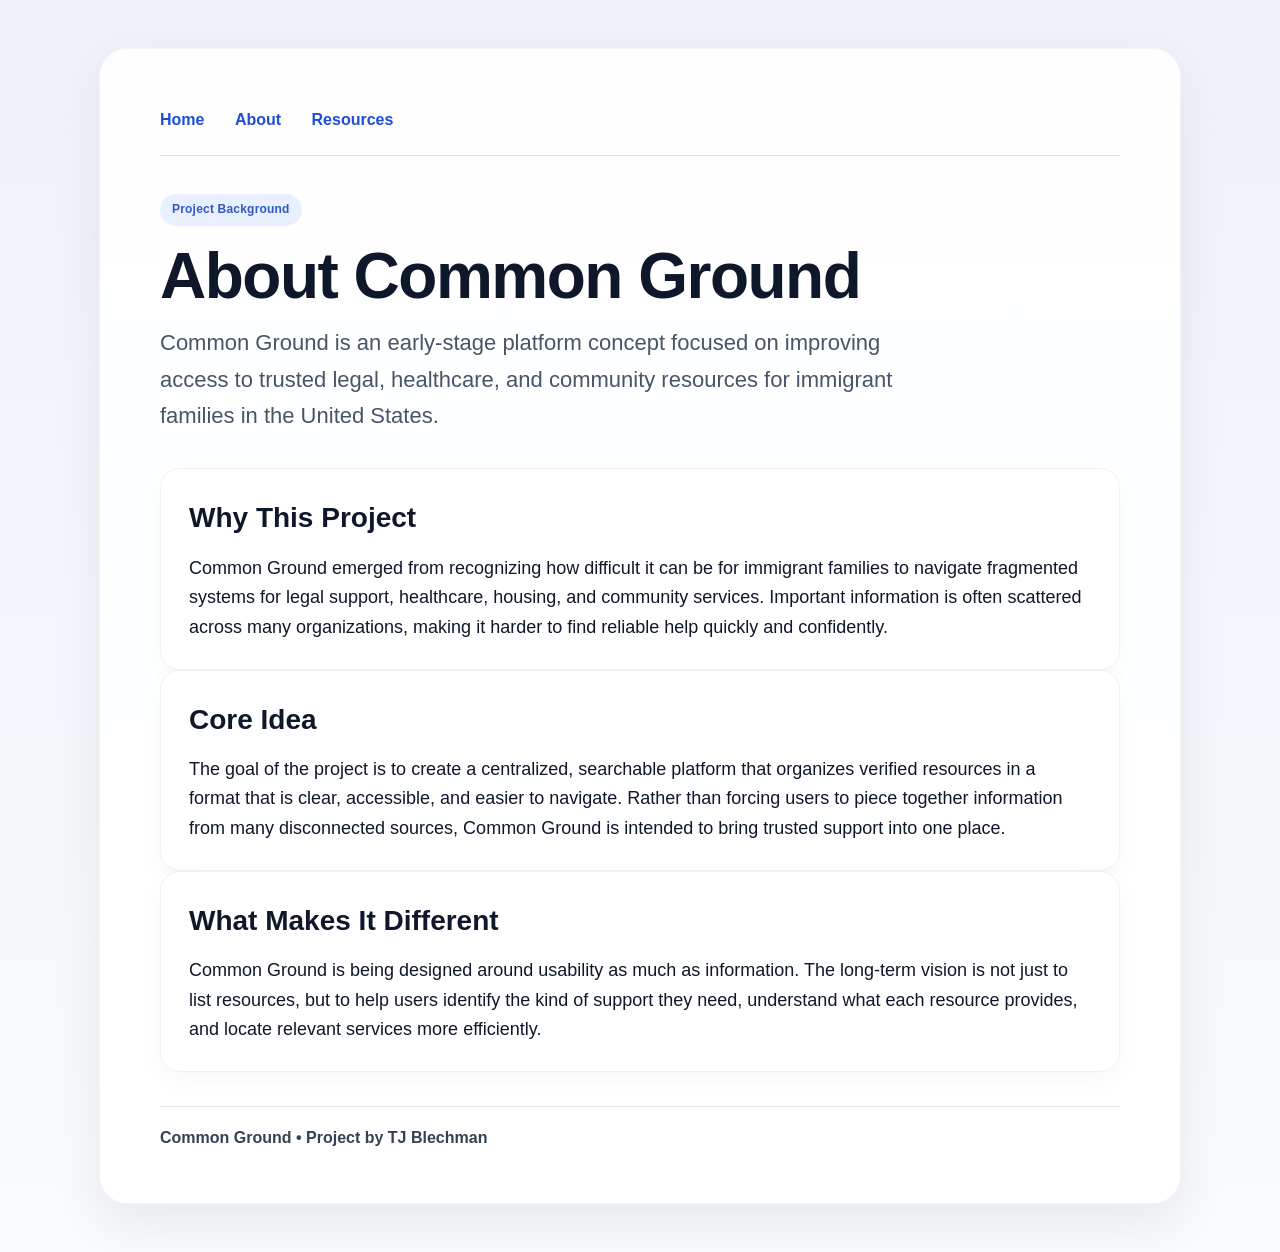
==== about.html @ b9eb33df "Update about.html" ====
<!DOCTYPE html>
<html>
<head>
  <title>About - Common Ground</title>
  <link rel="stylesheet" href="style.css">
</head>
<body>
  <div class="container">

    <nav>
      <a href="index.html">Home</a>
      <a href="about.html">About</a>
      <a href="resources.html">Resources</a>
    </nav>

    <div class="badge">Project Background</div>

    <div class="hero">
      <h1>About Common Ground</h1>

      <p class="subtitle">
        Common Ground is an early-stage platform concept focused on improving
        access to trusted legal, healthcare, and community resources for
        immigrant families in the United States.
      </p>
    </div>

    <div class="section">
      <h2>Why This Project</h2>
      <p>
        Common Ground emerged from recognizing how difficult it can be for
        immigrant families to navigate fragmented systems for legal support,
        healthcare, housing, and community services. Important information is
        often scattered across many organizations, making it harder to find
        reliable help quickly and confidently.
      </p>
    </div>

    <div class="section">
      <h2>Core Idea</h2>
      <p>
        The goal of the project is to create a centralized, searchable platform
        that organizes verified resources in a format that is clear, accessible,
        and easier to navigate. Rather than forcing users to piece together
        information from many disconnected sources, Common Ground is intended to
        bring trusted support into one place.
      </p>
    </div>

    <div class="section">
      <h2>What Makes It Different</h2>
      <p>
        Common Ground is being designed around usability as much as information.
        The long-term vision is not just to list resources, but to help users
        identify the kind of support they need, understand what each resource
        provides, and locate relevant services more efficiently.
      </p>
    </div>

    <div class="footer">
      Common Ground • Project by TJ Blechman
    </div>

  </div>
</body>
</html>
---- style.css ----
body {
  font-family: Arial, sans-serif;
  background: linear-gradient(to bottom, #eef2f8 0%, #f8fafc 100%);
  color: #0f172a;
  margin: 0;
  padding: 48px 20px;
  line-height: 1.65;
}

.container {
  max-width: 960px;
  margin: 0 auto;
  background: rgba(255, 255, 255, 0.92);
  padding: 52px 60px;
  border-radius: 28px;
  box-shadow: 0 20px 50px rgba(15, 23, 42, 0.07);
  border: 1px solid rgba(148, 163, 184, 0.12);
}

nav {
  margin-bottom: 38px;
  padding-bottom: 16px;
  border-bottom: 1px solid #dbe4f0;
}

nav a {
  display: inline-block;
  margin-right: 26px;
  text-decoration: none;
  color: #1d4ed8;
  font-weight: 700;
  font-size: 16px;
  padding: 6px 0;
  position: relative;
  transition: color 0.2s ease, transform 0.2s ease, opacity 0.2s ease;
}

nav a::after {
  content: "";
  position: absolute;
  left: 0;
  bottom: -3px;
  width: 0;
  height: 2px;
  background: #1d4ed8;
  transition: width 0.25s ease;
}

nav a:hover {
  color: #1e40af;
  transform: translateY(-1px);
  text-decoration: none;
}

nav a:hover::after {
  width: 100%;
}

.badge {
  display: inline-block;
  margin-bottom: 18px;
  padding: 6px 12px;
  border-radius: 999px;
  background: #e8f0ff;
  color: #3157c7;
  font-size: 12px;
  font-weight: 700;
  letter-spacing: 0.2px;
}

.hero {
  margin-bottom: 34px;
}

h1 {
  font-size: 64px;
  line-height: 1.02;
  margin: 0 0 16px 0;
  color: #0f172a;
  letter-spacing: -1.5px;
}

.subtitle {
  font-size: 22px;
  color: #475569;
  max-width: 760px;
  margin-bottom: 0;
}

.grid {
  display: grid;
  grid-template-columns: 1fr 1fr;
  gap: 18px;
}

.section {
  margin-bottom: 0;
  padding: 26px 28px;
  background: #ffffff;
  border-radius: 20px;
  box-shadow: 0 8px 24px rgba(15, 23, 42, 0.035);
  border: 1px solid #eef2f7;
  transition: transform 0.22s ease, box-shadow 0.22s ease, border-color 0.22s ease;
}

.section:hover {
  transform: translateY(-3px);
  box-shadow: 0 14px 32px rgba(15, 23, 42, 0.06);
  border-color: #dbeafe;
}

h2 {
  font-size: 28px;
  margin: 0 0 12px 0;
  color: #0f172a;
}

p {
  font-size: 18px;
  margin: 0;
}

a {
  color: #1d4ed8;
  font-weight: 700;
  text-decoration: none;
  transition: color 0.2s ease;
}

.grid .section a:hover {
  color: #1e40af;
  text-decoration: underline;
}

ul {
  margin: 0;
  padding-left: 22px;
}

li {
  font-size: 18px;
  margin-bottom: 8px;
}

.footer {
  margin-top: 34px;
  padding-top: 18px;
  border-top: 1px solid #e5e7eb;
  font-weight: 700;
  color: #334155;
}

@media (max-width: 700px) {
  body {
    padding: 24px 12px;
  }

  .container {
    padding: 28px 22px;
    border-radius: 18px;
  }

  h1 {
    font-size: 44px;
    letter-spacing: -1px;
  }

  .subtitle {
    font-size: 19px;
  }

  .grid {
    grid-template-columns: 1fr;
  }

  .section {
    padding: 22px 20px;
  }

  nav a {
    margin-right: 18px;
    font-size: 15px;
  }
}
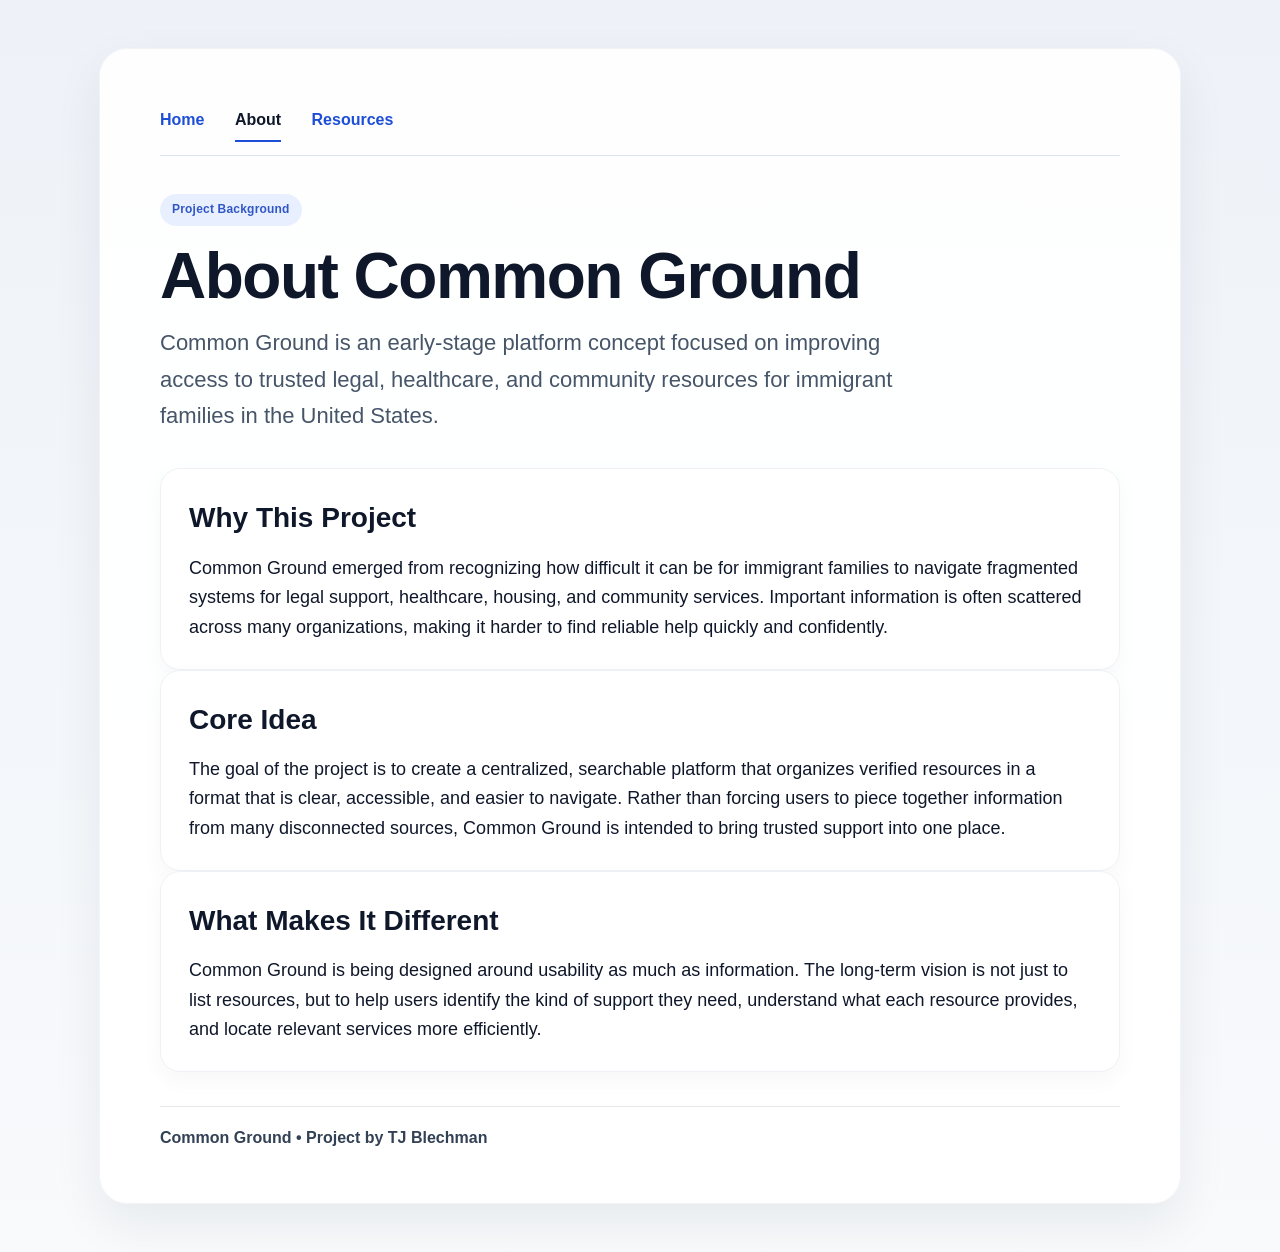
==== commit edb606a8: "Highlight active link in navigation" ====
--- a/about.html
+++ b/about.html
@@ -9,7 +9,7 @@
 
     <nav>
       <a href="index.html">Home</a>
-      <a href="about.html">About</a>
+      <a href="about.html" class="active">About</a>
       <a href="resources.html">Resources</a>
     </nav>
 
--- a/style.css
+++ b/style.css
@@ -53,6 +53,14 @@
 }
 
 nav a:hover::after {
+  width: 100%;
+}
+
+nav a.active {
+  color: #0f172a;
+}
+
+nav a.active::after {
   width: 100%;
 }
 
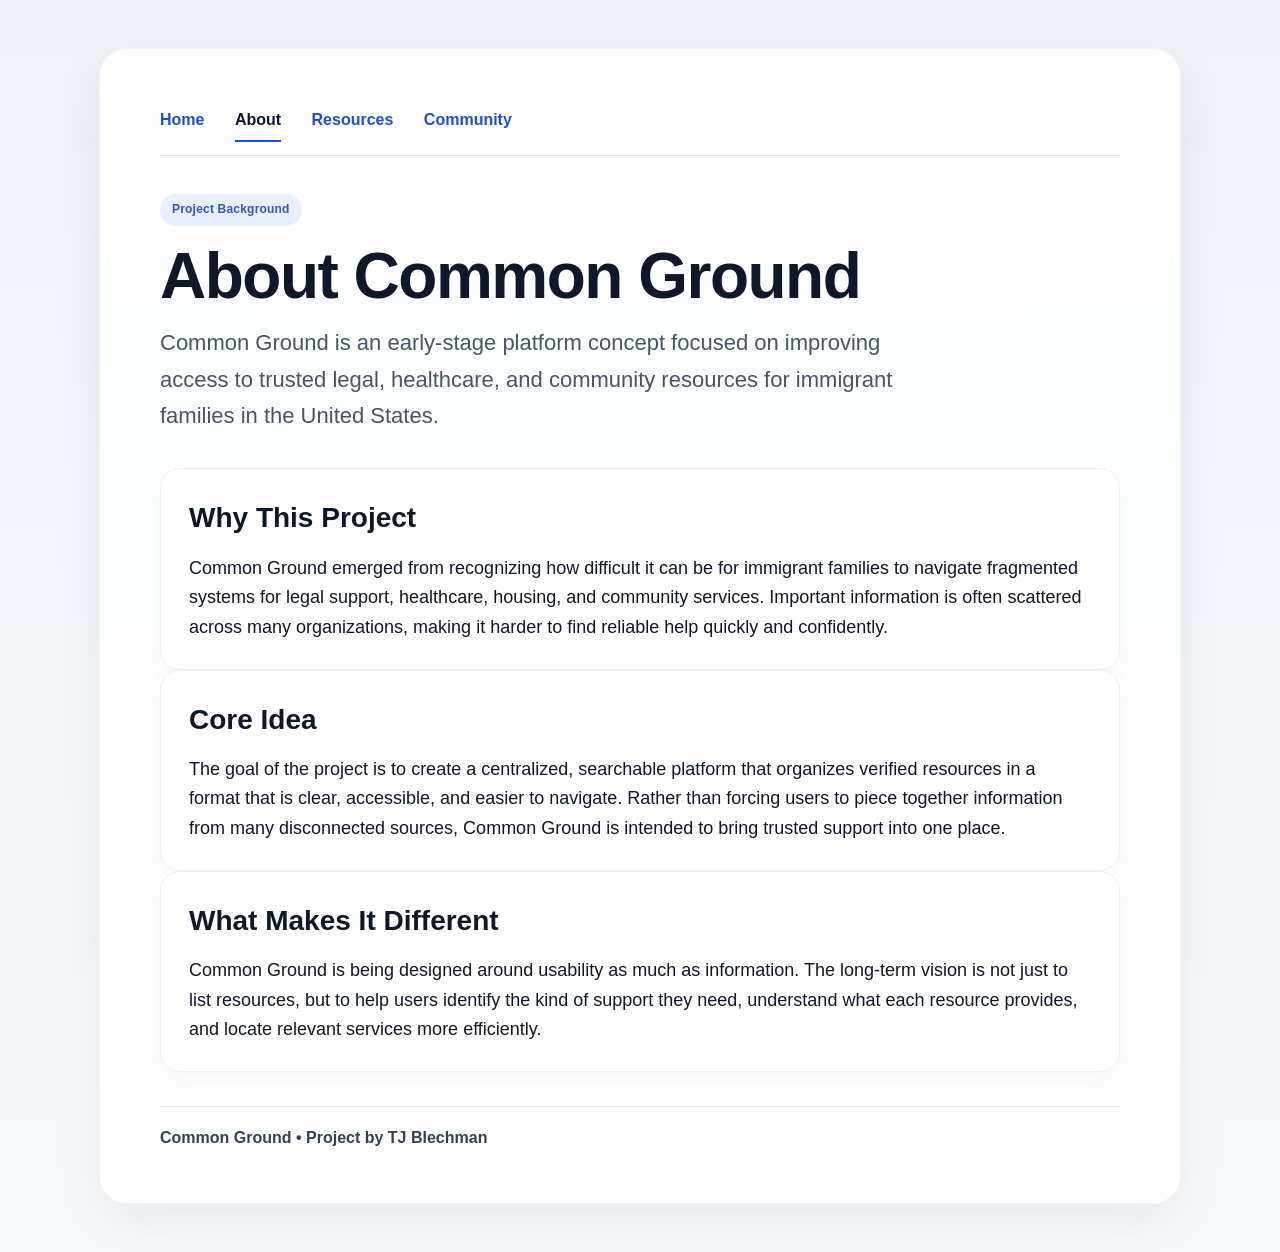
==== commit 7e26ba23: "Add Community link to navigation in about.html" ====
--- a/about.html
+++ b/about.html
@@ -11,6 +11,7 @@
       <a href="index.html">Home</a>
       <a href="about.html" class="active">About</a>
       <a href="resources.html">Resources</a>
+      <a href="community.html">Community</a>
     </nav>
 
     <div class="badge">Project Background</div>
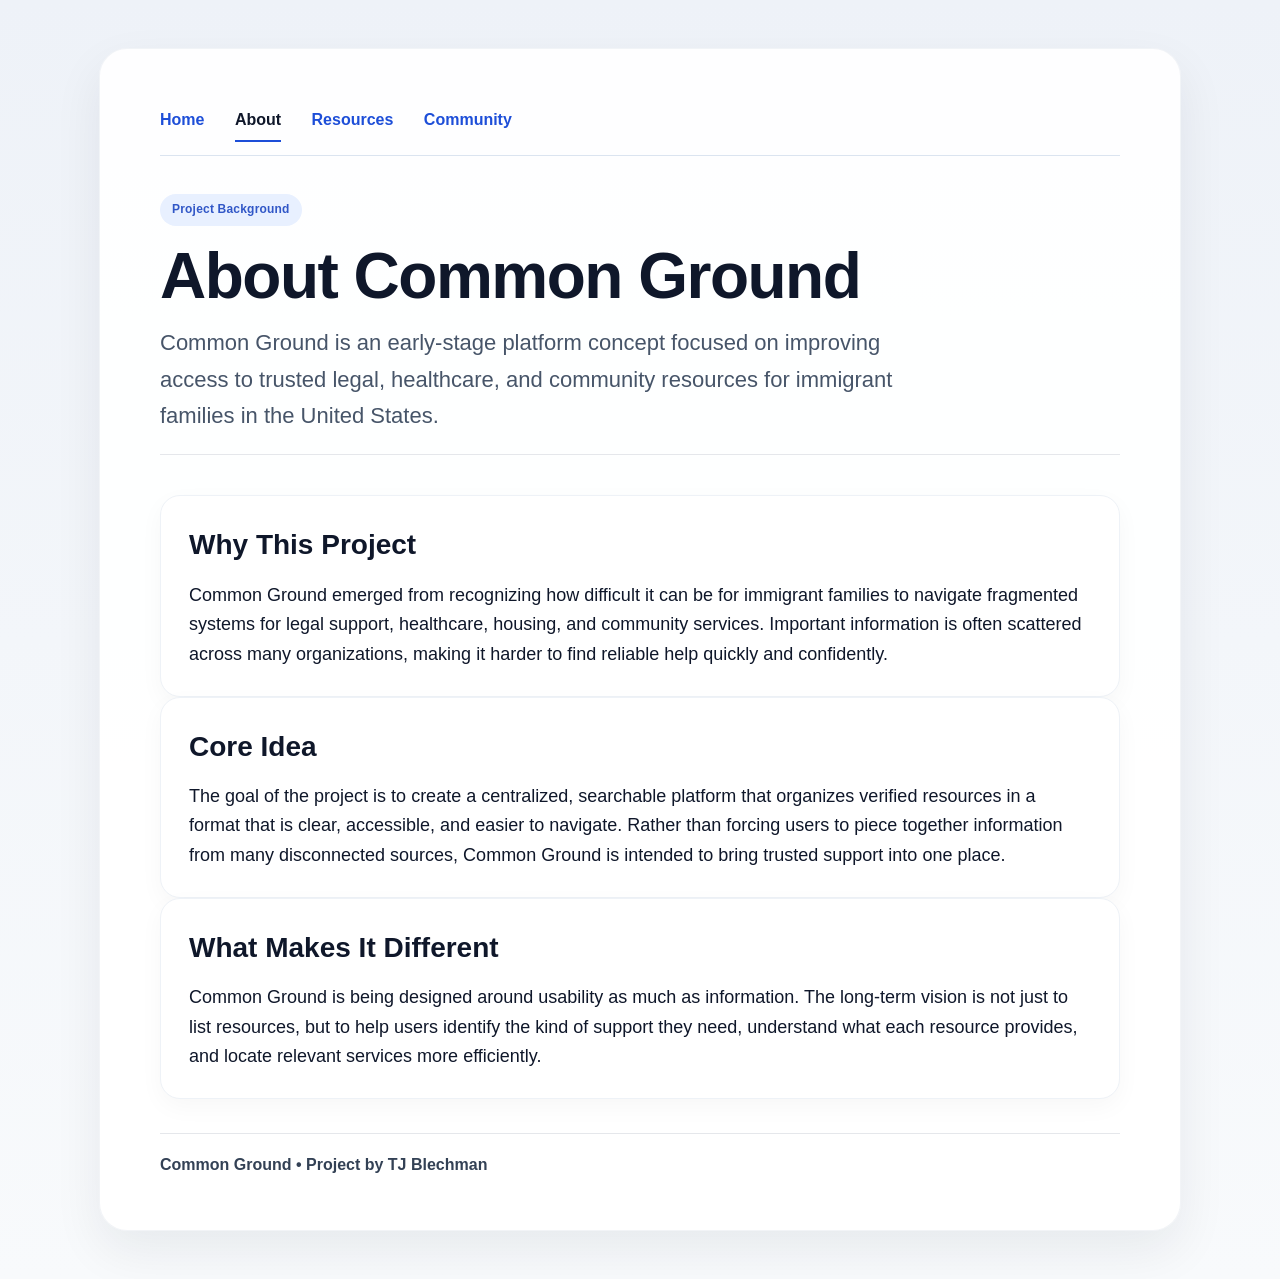
==== commit 464fd1a9: "Update HTML tag to include language attribute" ====
--- a/about.html
+++ b/about.html
@@ -1,5 +1,5 @@
 <!DOCTYPE html>
-<html>
+<html lang="en">
 <head>
   <title>About - Common Ground</title>
   <link rel="stylesheet" href="style.css">
--- a/style.css
+++ b/style.css
@@ -77,7 +77,9 @@
 }
 
 .hero {
-  margin-bottom: 34px;
+  margin-bottom: 40px;
+  padding-bottom: 20px;
+  border-bottom: 1px solid #e5e7eb;
 }
 
 h1 {
@@ -112,9 +114,9 @@
 }
 
 .section:hover {
-  transform: translateY(-3px);
-  box-shadow: 0 14px 32px rgba(15, 23, 42, 0.06);
-  border-color: #dbeafe;
+  transform: translateY(-4px);
+  box-shadow: 0 18px 40px rgba(37, 99, 235, 0.12);
+  border-color: #bfdbfe;
 }
 
 h2 {
@@ -158,6 +160,108 @@
   color: #334155;
 }
 
+.tag {
+  display: inline-block;
+  font-size: 12px;
+  font-weight: 700;
+  padding: 5px 12px;
+  border-radius: 999px;
+  margin-bottom: 10px;
+  letter-spacing: 0.4px;
+}
+
+.tag-legal {
+  background: #e0e7ff;
+  color: #3730a3;
+}
+
+.tag-health {
+  background: #dcfce7;
+  color: #166534;
+}
+
+.tag-basic {
+  background: #fef3c7;
+  color: #92400e;
+}
+
+.tag-community {
+  background: #e0f2fe;
+  color: #075985;
+}
+
+.tag-government {
+  background: #ede9fe;
+  color: #5b21b6;
+}
+
+.filters {
+  display: flex;
+  flex-wrap: wrap;
+  gap: 10px;
+  margin-bottom: 24px;
+}
+
+.filter-btn {
+  border: 1px solid #dbe4f0;
+  background: #ffffff;
+  color: #334155;
+  font-size: 14px;
+  font-weight: 700;
+  padding: 10px 14px;
+  border-radius: 999px;
+  cursor: pointer;
+  transition: all 0.2s ease;
+}
+
+.filter-btn:hover {
+  background: #eff6ff;
+  border-color: #93c5fd;
+  color: #1d4ed8;
+}
+
+.filter-btn.active {
+  background: #1d4ed8;
+  color: white;
+  border-color: #1d4ed8;
+}
+
+.tag {
+  display: inline-block;
+  font-size: 12px;
+  font-weight: 700;
+  padding: 5px 12px;
+  border-radius: 999px;
+  margin-bottom: 10px;
+  letter-spacing: 0.4px;
+  text-transform: uppercase;
+}
+
+.tag-legal {
+  background: #e0e7ff;
+  color: #3730a3;
+}
+
+.tag-health {
+  background: #dcfce7;
+  color: #166534;
+}
+
+.tag-basic {
+  background: #fef3c7;
+  color: #92400e;
+}
+
+.tag-community {
+  background: #e0f2fe;
+  color: #075985;
+}
+
+.tag-government {
+  background: #ede9fe;
+  color: #5b21b6;
+}
+
 @media (max-width: 700px) {
   body {
     padding: 24px 12px;
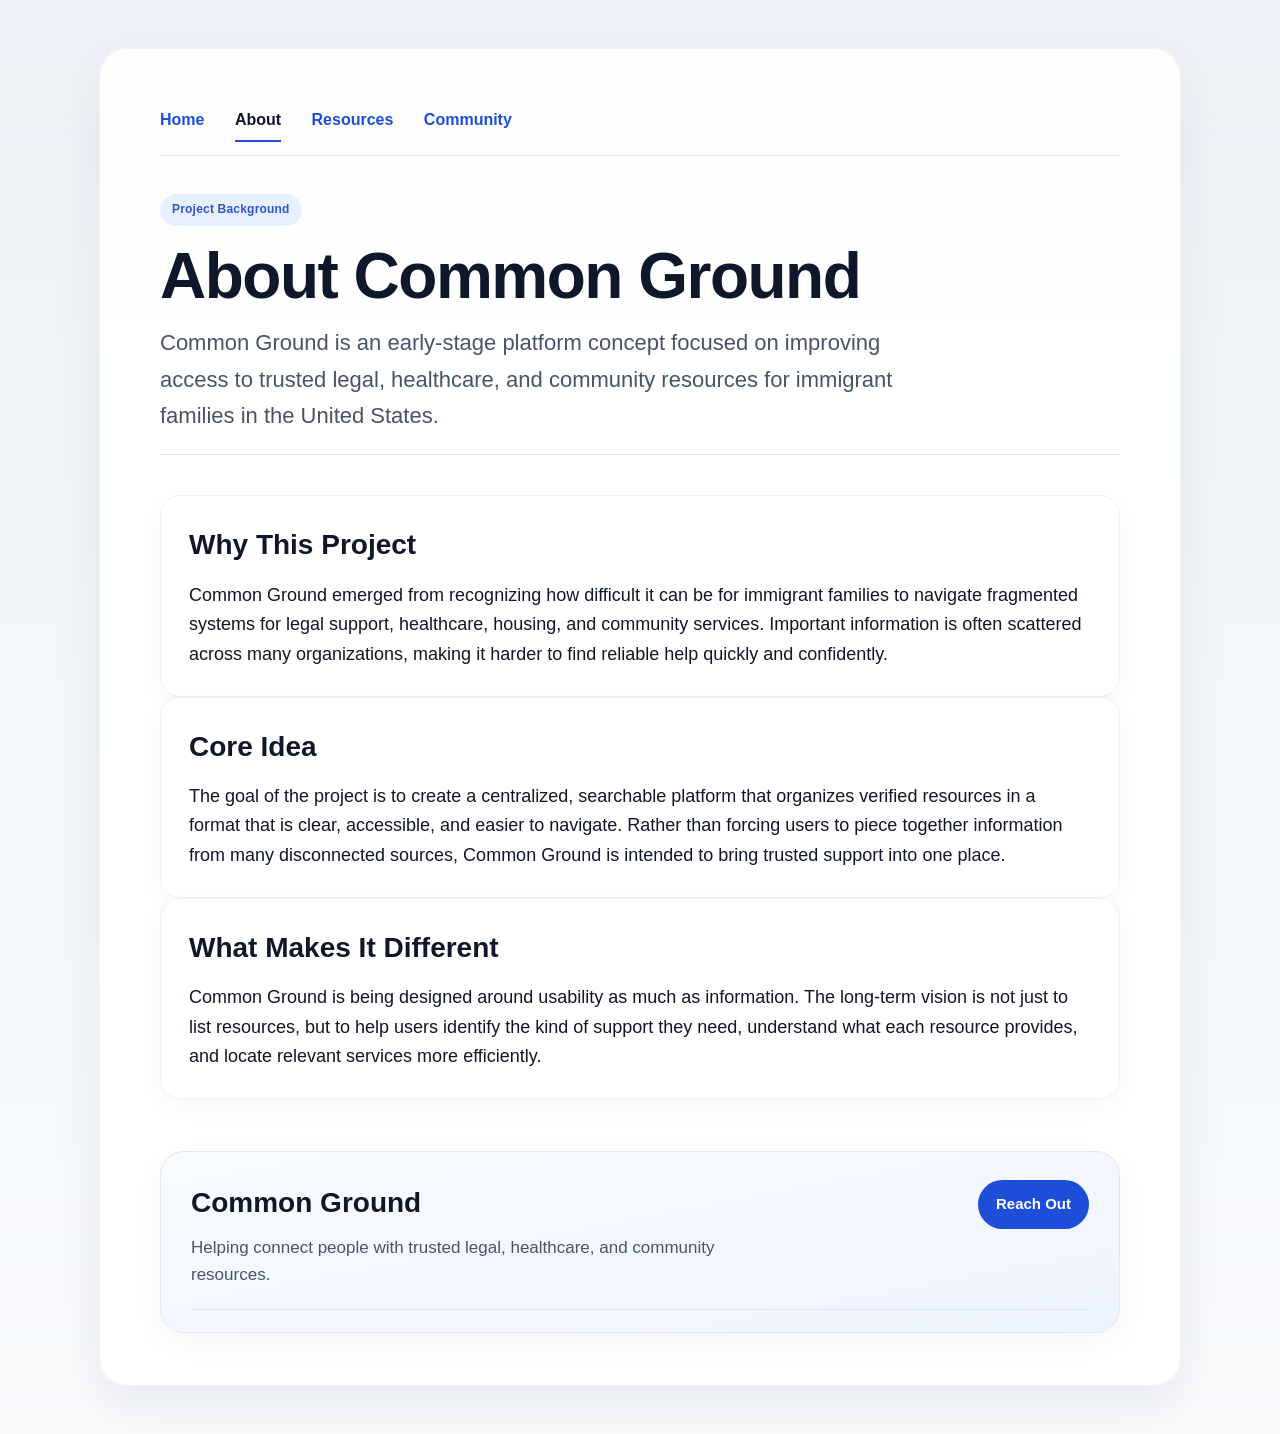
==== commit 9ac3d528: "Revamp footer section with new content and styling" ====
--- a/about.html
+++ b/about.html
@@ -59,7 +59,18 @@
     </div>
 
     <div class="footer">
-      Common Ground • Project by TJ Blechman
+      <div class="footer-top">
+        <div>
+          <p class="footer-title">Common Ground</p>
+          <p class="footer-subtitle">
+            Helping connect people with trusted legal, healthcare, and community resources.
+          </p>
+        </div>
+    
+        <a class="footer-button" href="mailto:cgplatform.contact@gmail.com">
+          Reach Out
+        </a>
+      </div>
     </div>
 
   </div>
--- a/style.css
+++ b/style.css
@@ -153,11 +153,88 @@
 }
 
 .footer {
-  margin-top: 34px;
+  margin-top: 52px;
+  padding: 28px 30px 22px;
+  border: 1px solid #e2e8f0;
+  border-radius: 24px;
+  background: linear-gradient(to bottom right, #f8fbff 0%, #eef4ff 100%);
+  box-shadow: 0 10px 30px rgba(15, 23, 42, 0.04);
+}
+
+.footer-top {
+  display: flex;
+  justify-content: space-between;
+  align-items: flex-start;
+  gap: 24px;
+  padding-bottom: 20px;
+  border-bottom: 1px solid #dbe4f0;
+}
+
+.footer-title {
+  font-size: 28px;
+  font-weight: 800;
+  color: #0f172a;
+  margin-bottom: 8px;
+}
+
+.footer-subtitle {
+  font-size: 17px;
+  color: #475569;
+  max-width: 560px;
+  line-height: 1.6;
+  margin: 0;
+}
+
+.footer-button {
+  display: inline-block;
+  padding: 12px 18px;
+  border-radius: 999px;
+  background: #1d4ed8;
+  color: white;
+  font-size: 15px;
+  font-weight: 700;
+  text-decoration: none;
+  white-space: nowrap;
+  transition: transform 0.2s ease, box-shadow 0.2s ease, background 0.2s ease;
+}
+
+.footer-button:hover {
+  background: #1e40af;
+  transform: translateY(-1px);
+  box-shadow: 0 10px 20px rgba(29, 78, 216, 0.18);
+}
+
+.footer-bottom {
+  display: flex;
+  justify-content: space-between;
+  align-items: center;
+  gap: 20px;
   padding-top: 18px;
-  border-top: 1px solid #e5e7eb;
+  flex-wrap: wrap;
+}
+
+.footer-links {
+  display: flex;
+  flex-wrap: wrap;
+  gap: 16px;
+}
+
+.footer-links a {
+  font-size: 15px;
   font-weight: 700;
   color: #334155;
+  text-decoration: none;
+  transition: color 0.2s ease;
+}
+
+.footer-links a:hover {
+  color: #1d4ed8;
+}
+
+.footer-note {
+  font-size: 14px;
+  color: #64748b;
+  margin: 0;
 }
 
 .tag {
@@ -262,6 +339,38 @@
   color: #5b21b6;
 }
 
+.meta-row {
+  display: flex;
+  flex-wrap: wrap;
+  gap: 8px;
+  margin-bottom: 12px;
+}
+
+.meta-tag {
+  display: inline-block;
+  font-size: 11px;
+  font-weight: 700;
+  padding: 4px 9px;
+  border-radius: 999px;
+  background: #f8fafc;
+  color: #475569;
+  border: 1px solid #e2e8f0;
+  letter-spacing: 0.3px;
+  text-transform: uppercase;
+}
+
+.no-results {
+  display: none;
+  margin-top: 6px;
+  margin-bottom: 22px;
+  padding: 18px 20px;
+  border-radius: 16px;
+  background: #fff7ed;
+  border: 1px solid #fed7aa;
+  color: #9a3412;
+  font-weight: 600;
+}
+
 @media (max-width: 700px) {
   body {
     padding: 24px 12px;
@@ -293,4 +402,28 @@
     margin-right: 18px;
     font-size: 15px;
   }
-}
+
+  .footer {
+    padding: 24px 20px 20px;
+  }
+
+  .footer-top,
+  .footer-bottom {
+    flex-direction: column;
+    align-items: flex-start;
+  }
+
+  .footer-title {
+    font-size: 24px;
+  }
+
+  .footer-subtitle {
+    font-size: 16px;
+  }
+
+  .footer-button {
+    width: 100%;
+    text-align: center;
+    box-sizing: border-box;
+  }
+}
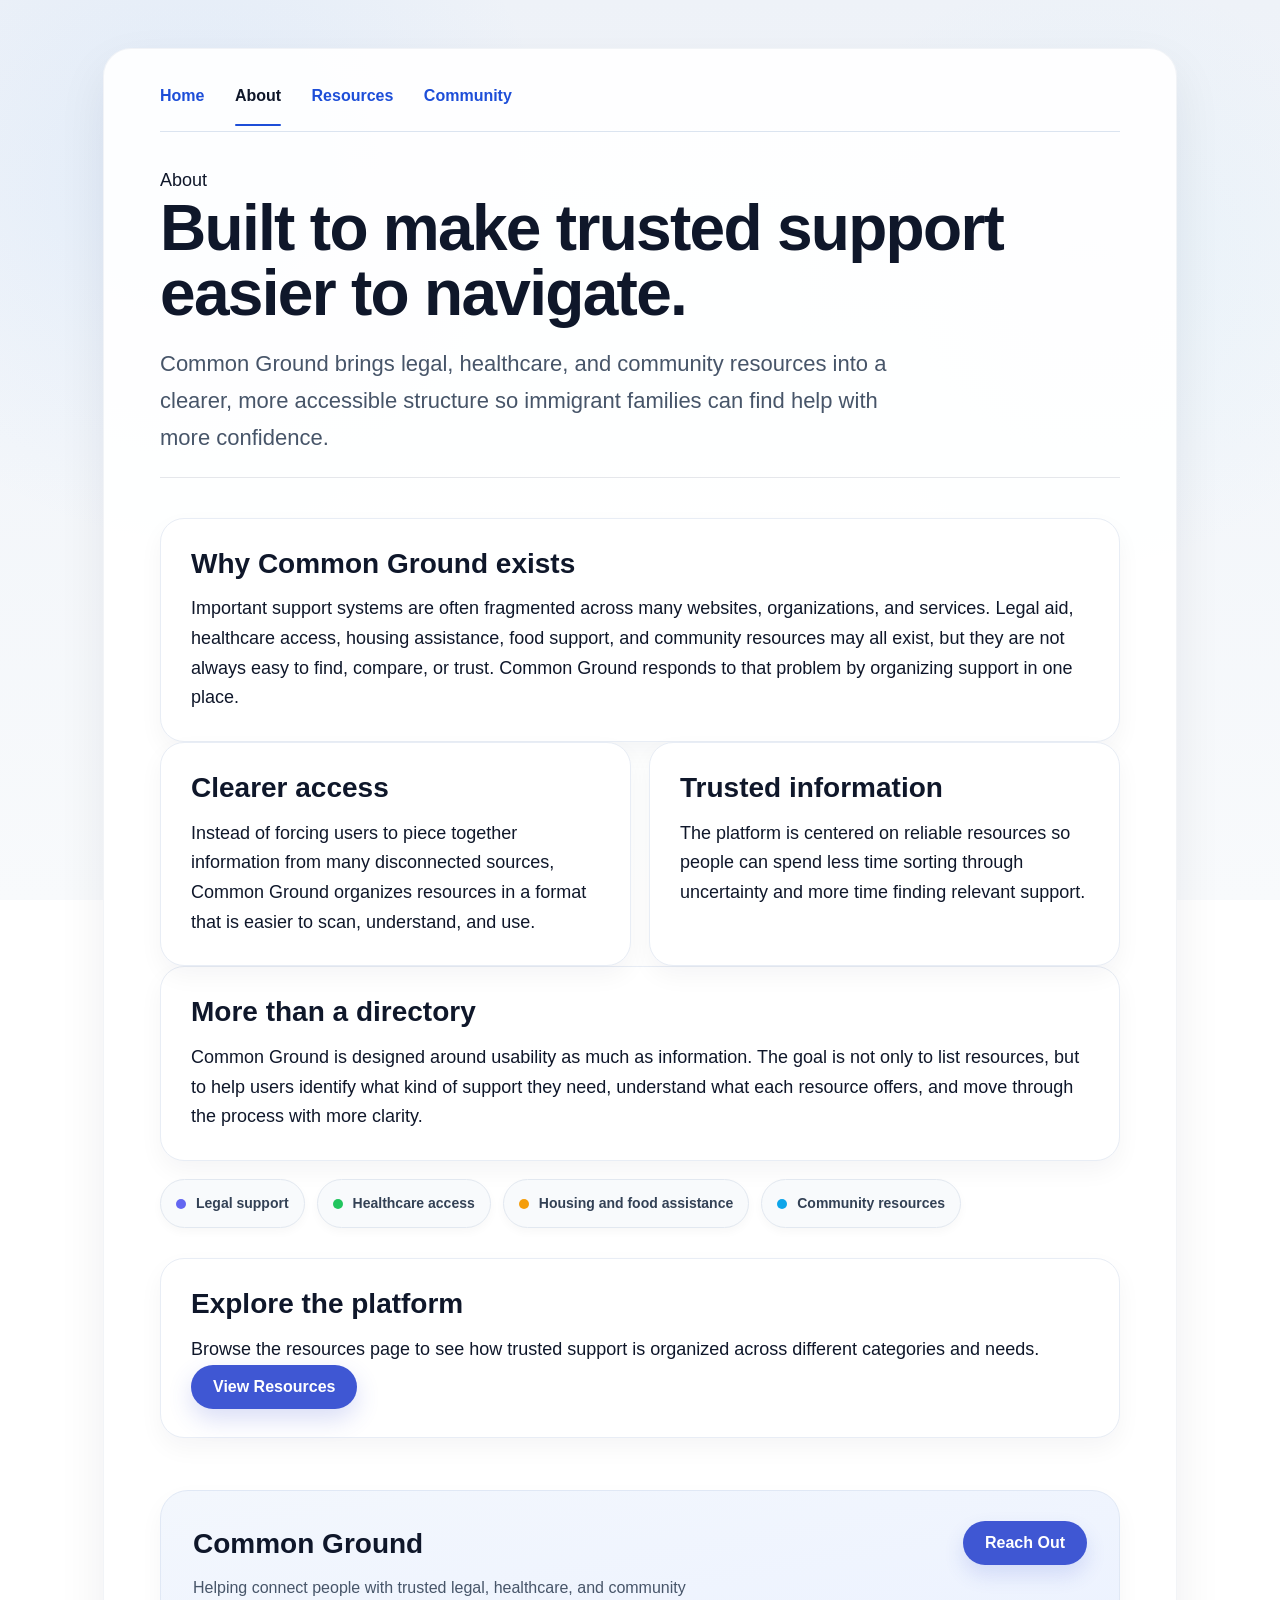
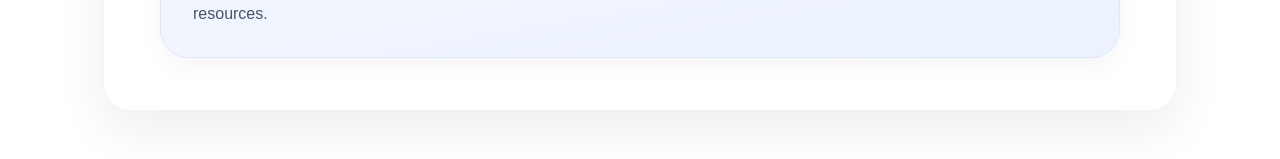
==== commit 0bc33624: "Revise content for clarity on About page Updated the About page to enhance clarity and accessibility" ====
--- a/about.html
+++ b/about.html
@@ -1,8 +1,10 @@
 <!DOCTYPE html>
 <html lang="en">
 <head>
+  <meta charset="UTF-8">
+  <meta name="viewport" content="width=device-width, initial-scale=1.0">
   <title>About - Common Ground</title>
-  <link rel="stylesheet" href="style.css">
+  <link rel="stylesheet" href="style.css?v=5">
 </head>
 <body>
   <div class="container">
@@ -14,51 +16,95 @@
       <a href="community.html">Community</a>
     </nav>
 
-    <div class="badge">Project Background</div>
+    <section class="hero about-hero">
+      <p class="page-kicker">About</p>
 
-    <div class="hero">
-      <h1>About Common Ground</h1>
+      <h1>Built to make trusted support easier to navigate.</h1>
 
       <p class="subtitle">
-        Common Ground is an early-stage platform concept focused on improving
-        access to trusted legal, healthcare, and community resources for
-        immigrant families in the United States.
+        Common Ground brings legal, healthcare, and community resources into a
+        clearer, more accessible structure so immigrant families can find help
+        with more confidence.
       </p>
-    </div>
+    </section>
 
-    <div class="section">
-      <h2>Why This Project</h2>
+    <section class="section about-intro">
+      <h2>Why Common Ground exists</h2>
       <p>
-        Common Ground emerged from recognizing how difficult it can be for
-        immigrant families to navigate fragmented systems for legal support,
-        healthcare, housing, and community services. Important information is
-        often scattered across many organizations, making it harder to find
-        reliable help quickly and confidently.
+        Important support systems are often fragmented across many websites,
+        organizations, and services. Legal aid, healthcare access, housing
+        assistance, food support, and community resources may all exist, but
+        they are not always easy to find, compare, or trust. Common Ground
+        responds to that problem by organizing support in one place.
       </p>
-    </div>
+    </section>
 
-    <div class="section">
-      <h2>Core Idea</h2>
-      <p>
-        The goal of the project is to create a centralized, searchable platform
-        that organizes verified resources in a format that is clear, accessible,
-        and easier to navigate. Rather than forcing users to piece together
-        information from many disconnected sources, Common Ground is intended to
-        bring trusted support into one place.
-      </p>
-    </div>
+    <section class="grid about-grid">
+      <div class="section">
+        <h2>Clearer access</h2>
+        <p>
+          Instead of forcing users to piece together information from many
+          disconnected sources, Common Ground organizes resources in a format
+          that is easier to scan, understand, and use.
+        </p>
+      </div>
 
-    <div class="section">
-      <h2>What Makes It Different</h2>
-      <p>
-        Common Ground is being designed around usability as much as information.
-        The long-term vision is not just to list resources, but to help users
-        identify the kind of support they need, understand what each resource
-        provides, and locate relevant services more efficiently.
-      </p>
-    </div>
+      <div class="section">
+        <h2>Trusted information</h2>
+        <p>
+          The platform is centered on reliable resources so people can spend
+          less time sorting through uncertainty and more time finding relevant
+          support.
+        </p>
+      </div>
+    </section>
 
-    <div class="footer">
+    <section class="section about-highlight">
+      <div class="about-highlight-copy">
+        <h2>More than a directory</h2>
+        <p>
+          Common Ground is designed around usability as much as information.
+          The goal is not only to list resources, but to help users identify
+          what kind of support they need, understand what each resource offers,
+          and move through the process with more clarity.
+        </p>
+      </div>
+    </section>
+
+    <section class="focus-strip about-focus">
+      <div class="focus-item">
+        <span class="focus-dot legal-dot"></span>
+        <span>Legal support</span>
+      </div>
+      <div class="focus-item">
+        <span class="focus-dot health-dot"></span>
+        <span>Healthcare access</span>
+      </div>
+      <div class="focus-item">
+        <span class="focus-dot basic-dot"></span>
+        <span>Housing and food assistance</span>
+      </div>
+      <div class="focus-item">
+        <span class="focus-dot community-dot"></span>
+        <span>Community resources</span>
+      </div>
+    </section>
+
+    <section class="section about-cta">
+      <div class="about-cta-copy">
+        <h2>Explore the platform</h2>
+        <p>
+          Browse the resources page to see how trusted support is organized
+          across different categories and needs.
+        </p>
+      </div>
+
+      <div class="about-cta-actions">
+        <a href="resources.html" class="primary-btn">View Resources</a>
+      </div>
+    </section>
+
+    <footer class="footer">
       <div class="footer-top">
         <div>
           <p class="footer-title">Common Ground</p>
@@ -66,12 +112,12 @@
             Helping connect people with trusted legal, healthcare, and community resources.
           </p>
         </div>
-    
+
         <a class="footer-button" href="mailto:cgplatform.contact@gmail.com">
           Reach Out
         </a>
       </div>
-    </div>
+    </footer>
 
   </div>
 </body>
--- a/style.css
+++ b/style.css
@@ -1,24 +1,39 @@
+/* =========================
+   Base / Layout
+========================= */
+
 body {
   font-family: Arial, sans-serif;
-  background: linear-gradient(to bottom, #eef2f8 0%, #f8fafc 100%);
+  background:
+    radial-gradient(circle at 15% 20%, rgba(96, 165, 250, 0.10), transparent 28%),
+    radial-gradient(circle at 85% 30%, rgba(125, 211, 252, 0.08), transparent 24%),
+    radial-gradient(circle at 50% 85%, rgba(191, 219, 254, 0.12), transparent 26%),
+    linear-gradient(to bottom, #eef2f8 0%, #f8fafc 100%);
   color: #0f172a;
   margin: 0;
   padding: 48px 20px;
   line-height: 1.65;
+  background-attachment: fixed;
 }
 
 .container {
+  position: relative;
+  z-index: 1;
   max-width: 960px;
   margin: 0 auto;
   background: rgba(255, 255, 255, 0.92);
-  padding: 52px 60px;
+  padding: 28px 56px 52px;
   border-radius: 28px;
   box-shadow: 0 20px 50px rgba(15, 23, 42, 0.07);
   border: 1px solid rgba(148, 163, 184, 0.12);
 }
 
+/* =========================
+   Navigation
+========================= */
+
 nav {
-  margin-bottom: 38px;
+  margin-bottom: 34px;
   padding-bottom: 16px;
   border-bottom: 1px solid #dbe4f0;
 }
@@ -30,26 +45,30 @@
   color: #1d4ed8;
   font-weight: 700;
   font-size: 16px;
+  position: relative;
   padding: 6px 0;
-  position: relative;
   transition: color 0.2s ease, transform 0.2s ease, opacity 0.2s ease;
+}
+
+nav a:last-child {
+  margin-right: 0;
 }
 
 nav a::after {
   content: "";
   position: absolute;
   left: 0;
-  bottom: -3px;
+  bottom: -11px;
   width: 0;
   height: 2px;
   background: #1d4ed8;
+  border-radius: 999px;
   transition: width 0.25s ease;
 }
 
 nav a:hover {
   color: #1e40af;
   transform: translateY(-1px);
-  text-decoration: none;
 }
 
 nav a:hover::after {
@@ -63,6 +82,55 @@
 nav a.active::after {
   width: 100%;
 }
+
+/* =========================
+   Typography
+========================= */
+
+h1 {
+  font-size: 64px;
+  line-height: 1.02;
+  margin: 0 0 18px;
+  letter-spacing: -1.7px;
+}
+
+h2 {
+  font-size: 28px;
+  line-height: 1.2;
+  margin: 0 0 14px;
+  color: #0f172a;
+}
+
+h3 {
+  margin: 0;
+}
+
+p {
+  font-size: 18px;
+  margin: 0;
+}
+
+.subtitle {
+  font-size: 22px;
+  color: #475569;
+  max-width: 760px;
+  line-height: 1.7;
+}
+
+a {
+  color: #1d4ed8;
+  font-weight: 700;
+  text-decoration: none;
+  transition: color 0.2s ease;
+}
+
+a:hover {
+  color: #1e40af;
+}
+
+/* =========================
+   Shared page elements
+========================= */
 
 .badge {
   display: inline-block;
@@ -78,23 +146,11 @@
 
 .hero {
   margin-bottom: 40px;
+}
+
+.hero:not(.dark-hero) {
   padding-bottom: 20px;
   border-bottom: 1px solid #e5e7eb;
-}
-
-h1 {
-  font-size: 64px;
-  line-height: 1.02;
-  margin: 0 0 16px 0;
-  color: #0f172a;
-  letter-spacing: -1.5px;
-}
-
-.subtitle {
-  font-size: 22px;
-  color: #475569;
-  max-width: 760px;
-  margin-bottom: 0;
 }
 
 .grid {
@@ -104,41 +160,21 @@
 }
 
 .section {
-  margin-bottom: 0;
-  padding: 26px 28px;
+  padding: 28px 30px;
   background: #ffffff;
-  border-radius: 20px;
-  box-shadow: 0 8px 24px rgba(15, 23, 42, 0.035);
-  border: 1px solid #eef2f7;
+  border-radius: 24px;
+  border: 1px solid #e8edf5;
+  box-shadow: 0 10px 24px rgba(15, 23, 42, 0.045);
   transition: transform 0.22s ease, box-shadow 0.22s ease, border-color 0.22s ease;
 }
 
 .section:hover {
-  transform: translateY(-4px);
-  box-shadow: 0 18px 40px rgba(37, 99, 235, 0.12);
-  border-color: #bfdbfe;
-}
-
-h2 {
-  font-size: 28px;
-  margin: 0 0 12px 0;
-  color: #0f172a;
-}
-
-p {
-  font-size: 18px;
-  margin: 0;
-}
-
-a {
-  color: #1d4ed8;
-  font-weight: 700;
-  text-decoration: none;
-  transition: color 0.2s ease;
+  transform: translateY(-3px);
+  box-shadow: 0 18px 38px rgba(37, 99, 235, 0.10);
+  border-color: #c7d7ee;
 }
 
 .grid .section a:hover {
-  color: #1e40af;
   text-decoration: underline;
 }
 
@@ -152,90 +188,63 @@
   margin-bottom: 8px;
 }
 
-.footer {
-  margin-top: 52px;
-  padding: 28px 30px 22px;
-  border: 1px solid #e2e8f0;
-  border-radius: 24px;
-  background: linear-gradient(to bottom right, #f8fbff 0%, #eef4ff 100%);
-  box-shadow: 0 10px 30px rgba(15, 23, 42, 0.04);
-}
-
-.footer-top {
-  display: flex;
-  justify-content: space-between;
-  align-items: flex-start;
-  gap: 24px;
-  padding-bottom: 20px;
-  border-bottom: 1px solid #dbe4f0;
-}
-
-.footer-title {
-  font-size: 28px;
-  font-weight: 800;
-  color: #0f172a;
-  margin-bottom: 8px;
-}
-
-.footer-subtitle {
-  font-size: 17px;
-  color: #475569;
-  max-width: 560px;
-  line-height: 1.6;
-  margin: 0;
-}
-
+/* =========================
+   Buttons
+========================= */
+
+.primary-btn,
+.secondary-btn,
 .footer-button {
-  display: inline-block;
-  padding: 12px 18px;
-  border-radius: 999px;
-  background: #1d4ed8;
-  color: white;
-  font-size: 15px;
-  font-weight: 700;
+  display: inline-flex;
+  align-items: center;
+  justify-content: center;
+  padding: 14px 22px;
+  border-radius: 999px;
+  font-size: 16px;
+  font-weight: 700;
+  line-height: 1;
   text-decoration: none;
-  white-space: nowrap;
-  transition: transform 0.2s ease, box-shadow 0.2s ease, background 0.2s ease;
-}
-
-.footer-button:hover {
-  background: #1e40af;
+  font-family: Arial, sans-serif;
+  transition: transform 0.2s ease, box-shadow 0.2s ease, background 0.2s ease, color 0.2s ease, border-color 0.2s ease;
+  box-sizing: border-box;
+}
+
+.primary-btn {
+  background: #3f57d3;
+  color: #ffffff;
+  box-shadow: 0 10px 24px rgba(63, 87, 211, 0.2);
+}
+
+.primary-btn:hover {
+  background: #3147bf;
   transform: translateY(-1px);
-  box-shadow: 0 10px 20px rgba(29, 78, 216, 0.18);
-}
-
-.footer-bottom {
-  display: flex;
-  justify-content: space-between;
-  align-items: center;
-  gap: 20px;
-  padding-top: 18px;
-  flex-wrap: wrap;
-}
-
-.footer-links {
-  display: flex;
-  flex-wrap: wrap;
-  gap: 16px;
-}
-
-.footer-links a {
-  font-size: 15px;
-  font-weight: 700;
-  color: #334155;
-  text-decoration: none;
-  transition: color 0.2s ease;
-}
-
-.footer-links a:hover {
+}
+
+.secondary-btn {
+  background: #ffffff;
   color: #1d4ed8;
-}
-
-.footer-note {
-  font-size: 14px;
-  color: #64748b;
-  margin: 0;
-}
+  border: 1px solid #d2dae8;
+}
+
+.secondary-btn:hover {
+  background: #f8fbff;
+  border-color: #9eb8ef;
+  transform: translateY(-1px);
+}
+
+.secondary-btn-dark {
+  background: rgba(255, 255, 255, 0.98);
+  color: #1d4ed8;
+  border: 1px solid rgba(210, 218, 232, 0.6);
+}
+
+.secondary-btn-dark:hover {
+  background: #ffffff;
+}
+
+/* =========================
+   Resources page tags / filters
+========================= */
 
 .tag {
   display: inline-block;
@@ -245,6 +254,7 @@
   border-radius: 999px;
   margin-bottom: 10px;
   letter-spacing: 0.4px;
+  text-transform: uppercase;
 }
 
 .tag-legal {
@@ -295,68 +305,13 @@
   background: #eff6ff;
   border-color: #93c5fd;
   color: #1d4ed8;
+  transform: translateY(-1px);
 }
 
 .filter-btn.active {
   background: #1d4ed8;
   color: white;
   border-color: #1d4ed8;
-}
-
-.tag {
-  display: inline-block;
-  font-size: 12px;
-  font-weight: 700;
-  padding: 5px 12px;
-  border-radius: 999px;
-  margin-bottom: 10px;
-  letter-spacing: 0.4px;
-  text-transform: uppercase;
-}
-
-.tag-legal {
-  background: #e0e7ff;
-  color: #3730a3;
-}
-
-.tag-health {
-  background: #dcfce7;
-  color: #166534;
-}
-
-.tag-basic {
-  background: #fef3c7;
-  color: #92400e;
-}
-
-.tag-community {
-  background: #e0f2fe;
-  color: #075985;
-}
-
-.tag-government {
-  background: #ede9fe;
-  color: #5b21b6;
-}
-
-.meta-row {
-  display: flex;
-  flex-wrap: wrap;
-  gap: 8px;
-  margin-bottom: 12px;
-}
-
-.meta-tag {
-  display: inline-block;
-  font-size: 11px;
-  font-weight: 700;
-  padding: 4px 9px;
-  border-radius: 999px;
-  background: #f8fafc;
-  color: #475569;
-  border: 1px solid #e2e8f0;
-  letter-spacing: 0.3px;
-  text-transform: uppercase;
 }
 
 .no-results {
@@ -371,14 +326,416 @@
   font-weight: 600;
 }
 
+.meta-row {
+  display: flex;
+  flex-wrap: wrap;
+  gap: 8px;
+  margin-bottom: 12px;
+}
+
+.meta-tag {
+  display: inline-block;
+  font-size: 11px;
+  font-weight: 700;
+  padding: 4px 9px;
+  border-radius: 999px;
+  background: #f8fafc;
+  color: #475569;
+  border: 1px solid #e2e8f0;
+  letter-spacing: 0.3px;
+  text-transform: uppercase;
+}
+
+/* =========================
+   Homepage hero
+========================= */
+
+.dark-hero {
+  display: grid;
+  grid-template-columns: 1.08fr 0.92fr;
+  gap: 44px;
+  align-items: center;
+  padding: 40px 38px 36px;
+  border-radius: 34px;
+  background:
+    radial-gradient(circle at top left, rgba(29, 78, 216, 0.32), transparent 30%),
+    radial-gradient(circle at bottom right, rgba(14, 165, 233, 0.24), transparent 34%),
+    linear-gradient(135deg, #07111f 0%, #0a1830 48%, #0c2240 100%);
+  border: 1px solid rgba(148, 163, 184, 0.16);
+  box-shadow: 0 30px 80px rgba(15, 23, 42, 0.16);
+  color: #ffffff;
+}
+
+.hero-copy {
+  min-width: 0;
+}
+
+.dark-hero h1 {
+  color: #f8fafc;
+  font-size: 54px;
+  max-width: 520px;
+}
+
+.dark-hero .subtitle {
+  color: #d5deea;
+  font-size: 18px;
+  max-width: 540px;
+}
+
+.hero-kicker {
+  display: inline-block;
+  margin: 0 0 16px;
+  color: #e2e8f0;
+  font-size: 14px;
+  font-weight: 700;
+  letter-spacing: 0.2px;
+}
+
+.hero-actions {
+  display: flex;
+  flex-wrap: wrap;
+  gap: 14px;
+  margin-top: 26px;
+}
+
+.hero-stats {
+  display: flex;
+  flex-direction: column;
+  gap: 6px;
+  margin-top: 18px;
+}
+
+.hero-stat {
+  color: #f8fafc;
+  font-size: 15px;
+  line-height: 1.5;
+}
+
+.stat-number {
+  font-weight: 800;
+  margin-right: 6px;
+}
+
+.stat-label {
+  color: #c9d5e5;
+}
+
+/* =========================
+   Hero graphic
+========================= */
+
+.hero-graphic {
+  position: relative;
+  min-height: 420px;
+}
+
+.graphic-glow {
+  position: absolute;
+  inset: 12% 14%;
+  background: radial-gradient(circle, rgba(56, 189, 248, 0.16) 0%, rgba(59, 130, 246, 0.05) 38%, transparent 70%);
+  filter: blur(28px);
+}
+
+.graphic-panel {
+  position: relative;
+  min-height: 420px;
+  height: 100%;
+  border-radius: 30px;
+  overflow: hidden;
+  border: 1px solid rgba(191, 219, 254, 0.1);
+  background:
+    linear-gradient(rgba(255,255,255,0.04) 1px, transparent 1px),
+    linear-gradient(90deg, rgba(255,255,255,0.04) 1px, transparent 1px),
+    linear-gradient(135deg, rgba(15, 23, 42, 0.72), rgba(15, 23, 42, 0.38));
+  background-size: 34px 34px, 34px 34px, cover;
+  box-shadow: inset 0 1px 0 rgba(255,255,255,0.04);
+}
+
+.floating-card {
+  position: absolute;
+  border-radius: 22px;
+  backdrop-filter: blur(12px);
+  box-sizing: border-box;
+}
+
+.card-main {
+  top: 28px;
+  left: 28px;
+  right: 28px;
+  padding: 20px 20px 18px;
+  background: rgba(255, 255, 255, 0.96);
+  border: 1px solid rgba(226, 232, 240, 0.85);
+  box-shadow: 0 20px 40px rgba(2, 6, 23, 0.22);
+  z-index: 3;
+}
+
+.card-main h3 {
+  margin: 10px 0 10px;
+  font-size: 24px;
+  line-height: 1.2;
+  color: #0f172a;
+}
+
+.card-main p {
+  margin: 0;
+  font-size: 15px;
+  line-height: 1.65;
+  color: #475569;
+}
+
+.card-badge {
+  display: inline-block;
+  padding: 6px 11px;
+  border-radius: 999px;
+  background: #e8f0ff;
+  color: #3157c7;
+  font-size: 12px;
+  font-weight: 700;
+}
+
+.card-small {
+  padding: 10px 14px;
+  font-size: 13px;
+  font-weight: 700;
+  border: 1px solid rgba(226, 232, 240, 0.7);
+  box-shadow: 0 14px 30px rgba(2, 6, 23, 0.16);
+  z-index: 2;
+}
+
+.card-legal {
+  left: 30px;
+  bottom: 110px;
+  background: rgba(224, 231, 255, 0.97);
+  color: #3730a3;
+}
+
+.card-health {
+  right: 28px;
+  top: 210px;
+  background: rgba(220, 252, 231, 0.97);
+  color: #166534;
+}
+
+.card-basic {
+  left: 120px;
+  bottom: 28px;
+  background: rgba(254, 243, 199, 0.97);
+  color: #92400e;
+}
+
+.card-community {
+  right: 52px;
+  bottom: 62px;
+  background: rgba(224, 242, 254, 0.97);
+  color: #075985;
+}
+
+.node {
+  position: absolute;
+  width: 10px;
+  height: 10px;
+  border-radius: 999px;
+  background: #7dd3fc;
+  box-shadow: 0 0 0 6px rgba(125, 211, 252, 0.08), 0 0 16px rgba(125, 211, 252, 0.45);
+}
+
+.node-1 { top: 152px; left: 80px; }
+.node-2 { top: 248px; left: 220px; }
+.node-3 { top: 158px; right: 92px; }
+.node-4 { bottom: 116px; right: 170px; }
+
+.line {
+  position: absolute;
+  height: 2px;
+  background: linear-gradient(90deg, rgba(56,189,248,0.12), rgba(125,211,252,0.72), rgba(56,189,248,0.12));
+  transform-origin: left center;
+  border-radius: 999px;
+}
+
+.line-1 {
+  top: 158px;
+  left: 92px;
+  width: 150px;
+  transform: rotate(25deg);
+}
+
+.line-2 {
+  top: 248px;
+  left: 228px;
+  width: 180px;
+  transform: rotate(-20deg);
+}
+
+.line-3 {
+  bottom: 118px;
+  left: 176px;
+  width: 180px;
+  transform: rotate(-4deg);
+}
+
+/* =========================
+   Homepage content
+========================= */
+
+.intro-section {
+  margin-bottom: 18px;
+}
+
+.feature-grid {
+  margin-top: 0;
+}
+
+.focus-strip {
+  display: flex;
+  flex-wrap: wrap;
+  gap: 12px;
+  margin: 18px 0 30px;
+}
+
+.focus-item {
+  display: flex;
+  align-items: center;
+  gap: 10px;
+  padding: 12px 15px;
+  background: #f8fafc;
+  border: 1px solid #e2e8f0;
+  border-radius: 999px;
+  font-size: 14px;
+  font-weight: 700;
+  color: #334155;
+  box-shadow: 0 4px 10px rgba(15, 23, 42, 0.03);
+}
+
+.focus-dot {
+  width: 10px;
+  height: 10px;
+  border-radius: 999px;
+  display: inline-block;
+  flex-shrink: 0;
+}
+
+.legal-dot {
+  background: #6366f1;
+}
+
+.health-dot {
+  background: #22c55e;
+}
+
+.basic-dot {
+  background: #f59e0b;
+}
+
+.community-dot {
+  background: #0ea5e9;
+}
+
+.highlight-section {
+  margin-top: 22px;
+  display: flex;
+  justify-content: space-between;
+  align-items: flex-start;
+  gap: 28px;
+  flex-wrap: wrap;
+}
+
+.highlight-copy {
+  max-width: 640px;
+}
+
+.highlight-actions {
+  margin-top: 18px;
+}
+
+/* =========================
+   Footer
+========================= */
+
+.footer {
+  margin-top: 52px;
+  padding: 30px 32px;
+  border-radius: 28px;
+  background: linear-gradient(to bottom right, #f3f7fd, #ecf2ff);
+  border: 1px solid #e0e8f5;
+  box-shadow: 0 10px 24px rgba(15, 23, 42, 0.04);
+}
+
+.footer-top {
+  display: flex;
+  justify-content: space-between;
+  align-items: flex-start;
+  gap: 28px;
+}
+
+.footer-title {
+  font-size: 28px;
+  font-weight: 800;
+  color: #0f172a;
+  margin: 0 0 8px;
+}
+
+.footer-subtitle {
+  font-size: 16px;
+  color: #475569;
+  margin: 0;
+  max-width: 560px;
+}
+
+.footer-button {
+  min-width: 120px;
+  background: #3f57d3;
+  color: #ffffff;
+  box-shadow: 0 10px 20px rgba(63, 87, 211, 0.16);
+}
+
+.footer-button:hover {
+  background: #3147bf;
+  transform: translateY(-1px);
+}
+
+/* =========================
+   Responsive
+========================= */
+
+@media (max-width: 980px) {
+  .dark-hero {
+    grid-template-columns: 1fr;
+    padding: 30px;
+  }
+
+  .dark-hero h1 {
+    max-width: 100%;
+  }
+
+  .hero-graphic,
+  .graphic-panel {
+    min-height: 360px;
+  }
+
+  .footer-top,
+  .highlight-section {
+    flex-direction: column;
+    align-items: flex-start;
+  }
+
+  .grid {
+    grid-template-columns: 1fr;
+  }
+}
+
 @media (max-width: 700px) {
   body {
     padding: 24px 12px;
   }
 
   .container {
-    padding: 28px 22px;
-    border-radius: 18px;
+    padding: 22px 20px 30px;
+    border-radius: 20px;
+  }
+
+  nav a {
+    margin-right: 18px;
+    font-size: 15px;
   }
 
   h1 {
@@ -390,40 +747,70 @@
     font-size: 19px;
   }
 
-  .grid {
-    grid-template-columns: 1fr;
-  }
-
-  .section {
-    padding: 22px 20px;
-  }
-
-  nav a {
-    margin-right: 18px;
-    font-size: 15px;
-  }
-
-  .footer {
-    padding: 24px 20px 20px;
-  }
-
-  .footer-top,
-  .footer-bottom {
+  .dark-hero {
+    padding: 24px;
+    border-radius: 24px;
+  }
+
+  .dark-hero h1 {
+    font-size: 42px;
+    line-height: 1.03;
+    letter-spacing: -1px;
+  }
+
+  .dark-hero .subtitle {
+    font-size: 17px;
+  }
+
+  .hero-actions {
     flex-direction: column;
-    align-items: flex-start;
-  }
-
-  .footer-title {
-    font-size: 24px;
-  }
-
-  .footer-subtitle {
-    font-size: 16px;
-  }
-
+    align-items: stretch;
+  }
+
+  .primary-btn,
+  .secondary-btn,
   .footer-button {
     width: 100%;
     text-align: center;
-    box-sizing: border-box;
-  }
-}
+  }
+
+  .hero-graphic,
+  .graphic-panel {
+    min-height: 320px;
+  }
+
+  .card-main {
+    top: 20px;
+    left: 20px;
+    right: 20px;
+  }
+
+  .card-main h3 {
+    font-size: 21px;
+  }
+
+  .card-health,
+  .card-community {
+    right: 18px;
+  }
+
+  .card-basic {
+    left: 74px;
+  }
+
+  .section {
+    padding: 22px 20px;
+  }
+
+  .footer {
+    padding: 24px 20px;
+  }
+
+  .footer-title {
+    font-size: 24px;
+  }
+
+  .footer-subtitle {
+    font-size: 16px;
+  }
+}
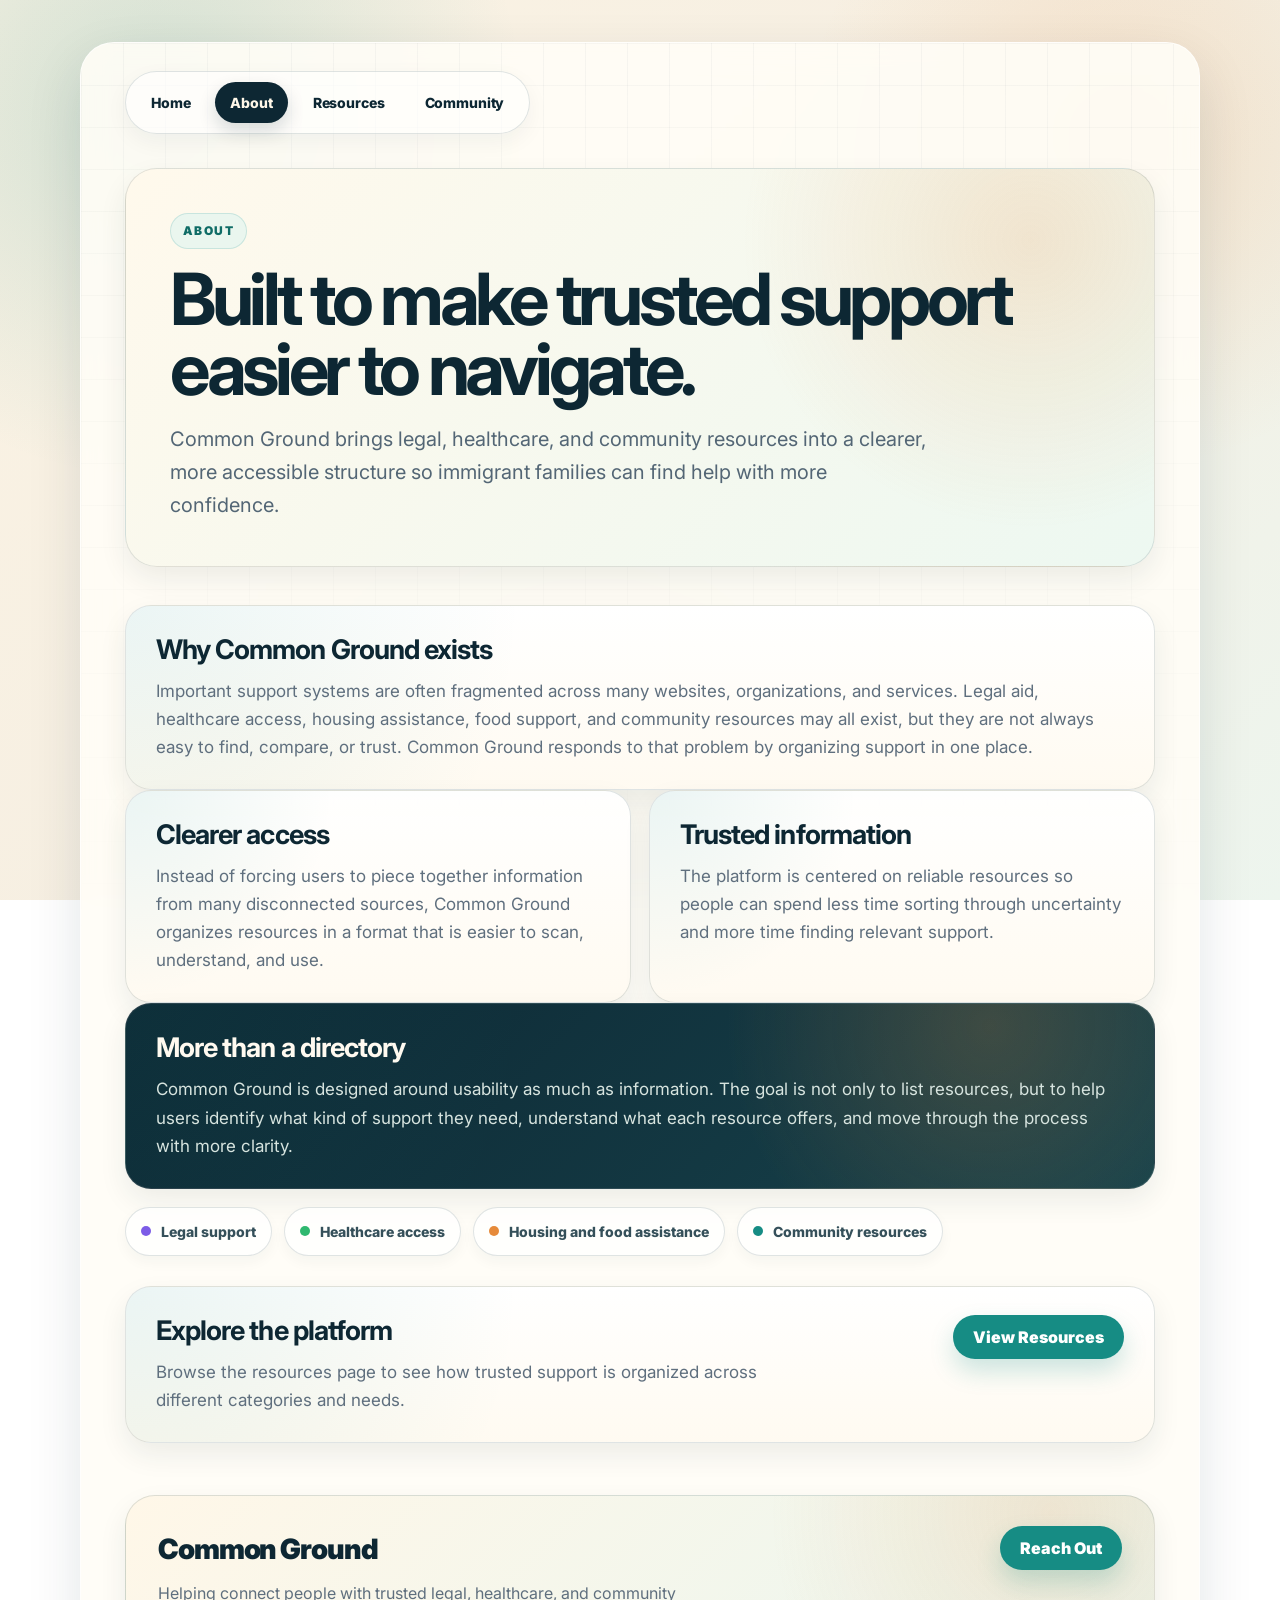
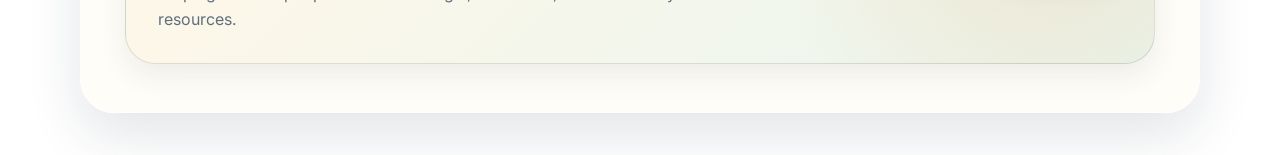
==== commit 36616ce4: "Add files via upload" ====
--- a/about.html
+++ b/about.html
@@ -4,7 +4,10 @@
   <meta charset="UTF-8">
   <meta name="viewport" content="width=device-width, initial-scale=1.0">
   <title>About - Common Ground</title>
-  <link rel="stylesheet" href="style.css?v=5">
+  <link rel="preconnect" href="https://fonts.googleapis.com">
+  <link rel="preconnect" href="https://fonts.gstatic.com" crossorigin>
+  <link href="https://fonts.googleapis.com/css2?family=Inter:wght@400;500;600;700;800;900&display=swap" rel="stylesheet">
+  <link rel="stylesheet" href="style.css?v=7">
 </head>
 <body>
   <div class="container">
--- a/style.css
+++ b/style.css
@@ -1,86 +1,114 @@
 /* =========================
-   Base / Layout
-========================= */
+   Common Ground visual system
+========================= */
+
+:root {
+  --ink: #10202f;
+  --muted: #5f6f7e;
+  --paper: #fffaf0;
+  --paper-soft: #fffdf7;
+  --navy: #0d2733;
+  --navy-2: #163d4a;
+  --teal: #168c84;
+  --teal-dark: #0f6c66;
+  --orange: #e68a3a;
+  --orange-soft: #fff0dc;
+  --mint: #e8f6ef;
+  --line: rgba(30, 64, 72, 0.14);
+  --shadow: 0 22px 55px rgba(20, 45, 55, 0.12);
+  --soft-shadow: 0 12px 28px rgba(20, 45, 55, 0.08);
+}
+
+* {
+  box-sizing: border-box;
+}
 
 body {
-  font-family: Arial, sans-serif;
+  font-family: "Inter", Arial, sans-serif;
   background:
-    radial-gradient(circle at 15% 20%, rgba(96, 165, 250, 0.10), transparent 28%),
-    radial-gradient(circle at 85% 30%, rgba(125, 211, 252, 0.08), transparent 24%),
-    radial-gradient(circle at 50% 85%, rgba(191, 219, 254, 0.12), transparent 26%),
-    linear-gradient(to bottom, #eef2f8 0%, #f8fafc 100%);
-  color: #0f172a;
+    radial-gradient(circle at 12% 12%, rgba(22, 140, 132, 0.18), transparent 27%),
+    radial-gradient(circle at 88% 16%, rgba(230, 138, 58, 0.16), transparent 24%),
+    radial-gradient(circle at 48% 92%, rgba(13, 39, 51, 0.10), transparent 28%),
+    linear-gradient(135deg, #fbf3e4 0%, #f6efe2 48%, #edf5ee 100%);
+  color: var(--ink);
   margin: 0;
-  padding: 48px 20px;
+  padding: 42px 20px;
   line-height: 1.65;
   background-attachment: fixed;
 }
 
 .container {
   position: relative;
-  z-index: 1;
-  max-width: 960px;
+  max-width: 1120px;
   margin: 0 auto;
-  background: rgba(255, 255, 255, 0.92);
-  padding: 28px 56px 52px;
-  border-radius: 28px;
-  box-shadow: 0 20px 50px rgba(15, 23, 42, 0.07);
-  border: 1px solid rgba(148, 163, 184, 0.12);
-}
-
-/* =========================
-   Navigation
-========================= */
-
-nav {
-  margin-bottom: 34px;
-  padding-bottom: 16px;
-  border-bottom: 1px solid #dbe4f0;
-}
-
-nav a {
-  display: inline-block;
-  margin-right: 26px;
-  text-decoration: none;
-  color: #1d4ed8;
-  font-weight: 700;
-  font-size: 16px;
-  position: relative;
-  padding: 6px 0;
-  transition: color 0.2s ease, transform 0.2s ease, opacity 0.2s ease;
-}
-
-nav a:last-child {
-  margin-right: 0;
-}
-
-nav a::after {
+  background: rgba(255, 253, 247, 0.9);
+  backdrop-filter: blur(14px);
+  -webkit-backdrop-filter: blur(14px);
+  padding: 28px 44px 48px;
+  border-radius: 34px;
+  box-shadow: var(--shadow);
+  border: 1px solid rgba(255, 255, 255, 0.62);
+  overflow: hidden;
+}
+
+.container::before {
   content: "";
   position: absolute;
-  left: 0;
-  bottom: -11px;
-  width: 0;
-  height: 2px;
-  background: #1d4ed8;
-  border-radius: 999px;
-  transition: width 0.25s ease;
+  inset: 0;
+  background:
+    linear-gradient(90deg, rgba(13, 39, 51, 0.035) 1px, transparent 1px),
+    linear-gradient(rgba(13, 39, 51, 0.03) 1px, transparent 1px);
+  background-size: 42px 42px;
+  mask-image: linear-gradient(to bottom, black, transparent 55%);
+  pointer-events: none;
+}
+
+.container > * {
+  position: relative;
+  z-index: 1;
+}
+
+/* =========================
+   Navigation
+========================= */
+
+nav {
+  display: flex;
+  align-items: center;
+  gap: 10px;
+  margin-bottom: 34px;
+  padding: 10px;
+  border: 1px solid var(--line);
+  border-radius: 999px;
+  background: rgba(255, 255, 255, 0.62);
+  box-shadow: 0 8px 22px rgba(13, 39, 51, 0.05);
+  width: fit-content;
+}
+
+nav a {
+  display: inline-flex;
+  align-items: center;
+  justify-content: center;
+  padding: 9px 15px;
+  border-radius: 999px;
+  color: var(--navy);
+  font-weight: 800;
+  font-size: 14px;
+  letter-spacing: -0.01em;
+  text-decoration: none;
+  transition: transform 0.2s ease, background 0.2s ease, color 0.2s ease;
 }
 
 nav a:hover {
-  color: #1e40af;
+  background: rgba(22, 140, 132, 0.11);
+  color: var(--teal-dark);
   transform: translateY(-1px);
 }
 
-nav a:hover::after {
-  width: 100%;
-}
-
 nav a.active {
-  color: #0f172a;
-}
-
-nav a.active::after {
-  width: 100%;
+  background: var(--navy);
+  color: #fff7e8;
+  box-shadow: 0 8px 18px rgba(13, 39, 51, 0.16);
 }
 
 /* =========================
@@ -88,69 +116,83 @@
 ========================= */
 
 h1 {
-  font-size: 64px;
-  line-height: 1.02;
+  font-size: clamp(44px, 6vw, 72px);
+  line-height: 0.98;
   margin: 0 0 18px;
-  letter-spacing: -1.7px;
+  letter-spacing: -0.06em;
+  color: var(--navy);
 }
 
 h2 {
-  font-size: 28px;
-  line-height: 1.2;
-  margin: 0 0 14px;
-  color: #0f172a;
+  font-size: 27px;
+  line-height: 1.15;
+  margin: 0 0 12px;
+  letter-spacing: -0.035em;
+  color: var(--navy);
 }
 
 h3 {
   margin: 0;
+  color: var(--navy);
 }
 
 p {
-  font-size: 18px;
+  font-size: 17px;
   margin: 0;
+  color: var(--muted);
 }
 
 .subtitle {
-  font-size: 22px;
-  color: #475569;
+  font-size: 20px;
+  color: #536675;
   max-width: 760px;
-  line-height: 1.7;
+  line-height: 1.65;
 }
 
 a {
-  color: #1d4ed8;
-  font-weight: 700;
+  color: var(--teal-dark);
+  font-weight: 800;
   text-decoration: none;
-  transition: color 0.2s ease;
 }
 
 a:hover {
-  color: #1e40af;
-}
-
-/* =========================
-   Shared page elements
-========================= */
-
+  color: var(--orange);
+}
+
+.page-kicker,
+.hero-kicker,
 .badge {
-  display: inline-block;
-  margin-bottom: 18px;
-  padding: 6px 12px;
-  border-radius: 999px;
-  background: #e8f0ff;
-  color: #3157c7;
+  display: inline-flex;
+  align-items: center;
+  width: fit-content;
+  margin: 0 0 15px;
+  padding: 7px 12px;
+  border-radius: 999px;
+  background: rgba(232, 246, 239, 0.9);
+  color: var(--teal-dark);
+  border: 1px solid rgba(22, 140, 132, 0.16);
   font-size: 12px;
-  font-weight: 700;
-  letter-spacing: 0.2px;
-}
+  font-weight: 900;
+  letter-spacing: 0.12em;
+  text-transform: uppercase;
+}
+
+/* =========================
+   Shared sections
+========================= */
 
 .hero {
-  margin-bottom: 40px;
+  margin-bottom: 38px;
 }
 
 .hero:not(.dark-hero) {
-  padding-bottom: 20px;
-  border-bottom: 1px solid #e5e7eb;
+  padding: 44px;
+  border-radius: 32px;
+  background:
+    radial-gradient(circle at 88% 18%, rgba(230, 138, 58, 0.18), transparent 30%),
+    linear-gradient(135deg, #fff9ec 0%, #edf8f1 100%);
+  border: 1px solid rgba(13, 39, 51, 0.12);
+  box-shadow: var(--soft-shadow);
 }
 
 .grid {
@@ -161,21 +203,33 @@
 
 .section {
   padding: 28px 30px;
-  background: #ffffff;
-  border-radius: 24px;
-  border: 1px solid #e8edf5;
-  box-shadow: 0 10px 24px rgba(15, 23, 42, 0.045);
+  background: linear-gradient(180deg, rgba(255,255,255,0.92), rgba(255,250,240,0.92));
+  border-radius: 26px;
+  border: 1px solid var(--line);
+  box-shadow: var(--soft-shadow);
   transition: transform 0.22s ease, box-shadow 0.22s ease, border-color 0.22s ease;
+  position: relative;
+  overflow: hidden;
+}
+
+.section::before {
+  content: "";
+  position: absolute;
+  inset: 0;
+  background: radial-gradient(circle at top left, rgba(22, 140, 132, 0.11), transparent 38%);
+  opacity: 0.8;
+  pointer-events: none;
+}
+
+.section > * {
+  position: relative;
+  z-index: 1;
 }
 
 .section:hover {
   transform: translateY(-3px);
-  box-shadow: 0 18px 38px rgba(37, 99, 235, 0.10);
-  border-color: #c7d7ee;
-}
-
-.grid .section a:hover {
-  text-decoration: underline;
+  box-shadow: 0 20px 42px rgba(20, 45, 55, 0.12);
+  border-color: rgba(22, 140, 132, 0.28);
 }
 
 ul {
@@ -184,8 +238,9 @@
 }
 
 li {
-  font-size: 18px;
+  font-size: 17px;
   margin-bottom: 8px;
+  color: var(--muted);
 }
 
 /* =========================
@@ -194,156 +249,47 @@
 
 .primary-btn,
 .secondary-btn,
-.footer-button {
+.footer-button,
+.resource-action,
+.event-link {
   display: inline-flex;
   align-items: center;
   justify-content: center;
-  padding: 14px 22px;
-  border-radius: 999px;
-  font-size: 16px;
-  font-weight: 700;
+  border-radius: 999px;
+  font-weight: 900;
   line-height: 1;
   text-decoration: none;
-  font-family: Arial, sans-serif;
   transition: transform 0.2s ease, box-shadow 0.2s ease, background 0.2s ease, color 0.2s ease, border-color 0.2s ease;
-  box-sizing: border-box;
-}
-
-.primary-btn {
-  background: #3f57d3;
+}
+
+.primary-btn,
+.footer-button,
+.resource-action {
+  padding: 14px 20px;
+  background: var(--teal);
   color: #ffffff;
-  box-shadow: 0 10px 24px rgba(63, 87, 211, 0.2);
-}
-
-.primary-btn:hover {
-  background: #3147bf;
+  box-shadow: 0 12px 24px rgba(22, 140, 132, 0.22);
+}
+
+.primary-btn:hover,
+.footer-button:hover,
+.resource-action:hover {
+  background: var(--navy);
+  color: #ffffff;
   transform: translateY(-1px);
 }
 
 .secondary-btn {
-  background: #ffffff;
-  color: #1d4ed8;
-  border: 1px solid #d2dae8;
+  padding: 14px 20px;
+  background: rgba(255, 255, 255, 0.9);
+  color: var(--navy);
+  border: 1px solid rgba(255, 255, 255, 0.54);
 }
 
 .secondary-btn:hover {
-  background: #f8fbff;
-  border-color: #9eb8ef;
+  background: #fff7e8;
+  color: var(--teal-dark);
   transform: translateY(-1px);
-}
-
-.secondary-btn-dark {
-  background: rgba(255, 255, 255, 0.98);
-  color: #1d4ed8;
-  border: 1px solid rgba(210, 218, 232, 0.6);
-}
-
-.secondary-btn-dark:hover {
-  background: #ffffff;
-}
-
-/* =========================
-   Resources page tags / filters
-========================= */
-
-.tag {
-  display: inline-block;
-  font-size: 12px;
-  font-weight: 700;
-  padding: 5px 12px;
-  border-radius: 999px;
-  margin-bottom: 10px;
-  letter-spacing: 0.4px;
-  text-transform: uppercase;
-}
-
-.tag-legal {
-  background: #e0e7ff;
-  color: #3730a3;
-}
-
-.tag-health {
-  background: #dcfce7;
-  color: #166534;
-}
-
-.tag-basic {
-  background: #fef3c7;
-  color: #92400e;
-}
-
-.tag-community {
-  background: #e0f2fe;
-  color: #075985;
-}
-
-.tag-government {
-  background: #ede9fe;
-  color: #5b21b6;
-}
-
-.filters {
-  display: flex;
-  flex-wrap: wrap;
-  gap: 10px;
-  margin-bottom: 24px;
-}
-
-.filter-btn {
-  border: 1px solid #dbe4f0;
-  background: #ffffff;
-  color: #334155;
-  font-size: 14px;
-  font-weight: 700;
-  padding: 10px 14px;
-  border-radius: 999px;
-  cursor: pointer;
-  transition: all 0.2s ease;
-}
-
-.filter-btn:hover {
-  background: #eff6ff;
-  border-color: #93c5fd;
-  color: #1d4ed8;
-  transform: translateY(-1px);
-}
-
-.filter-btn.active {
-  background: #1d4ed8;
-  color: white;
-  border-color: #1d4ed8;
-}
-
-.no-results {
-  display: none;
-  margin-top: 6px;
-  margin-bottom: 22px;
-  padding: 18px 20px;
-  border-radius: 16px;
-  background: #fff7ed;
-  border: 1px solid #fed7aa;
-  color: #9a3412;
-  font-weight: 600;
-}
-
-.meta-row {
-  display: flex;
-  flex-wrap: wrap;
-  gap: 8px;
-  margin-bottom: 12px;
-}
-
-.meta-tag {
-  display: inline-block;
-  font-size: 11px;
-  font-weight: 700;
-  padding: 4px 9px;
-  border-radius: 999px;
-  background: #f8fafc;
-  color: #475569;
-  border: 1px solid #e2e8f0;
-  letter-spacing: 0.3px;
-  text-transform: uppercase;
 }
 
 /* =========================
@@ -355,69 +301,63 @@
   grid-template-columns: 1.08fr 0.92fr;
   gap: 44px;
   align-items: center;
-  padding: 40px 38px 36px;
-  border-radius: 34px;
+  padding: 46px;
+  border-radius: 36px;
   background:
-    radial-gradient(circle at top left, rgba(29, 78, 216, 0.32), transparent 30%),
-    radial-gradient(circle at bottom right, rgba(14, 165, 233, 0.24), transparent 34%),
-    linear-gradient(135deg, #07111f 0%, #0a1830 48%, #0c2240 100%);
-  border: 1px solid rgba(148, 163, 184, 0.16);
-  box-shadow: 0 30px 80px rgba(15, 23, 42, 0.16);
+    radial-gradient(circle at top left, rgba(22, 140, 132, 0.38), transparent 32%),
+    radial-gradient(circle at bottom right, rgba(230, 138, 58, 0.28), transparent 35%),
+    linear-gradient(135deg, #071b22 0%, #0d2733 52%, #173d46 100%);
+  border: 1px solid rgba(255, 255, 255, 0.14);
+  box-shadow: 0 34px 90px rgba(13, 39, 51, 0.24);
   color: #ffffff;
 }
 
-.hero-copy {
-  min-width: 0;
-}
-
 .dark-hero h1 {
-  color: #f8fafc;
-  font-size: 54px;
-  max-width: 520px;
+  color: #fffaf0;
+  font-size: clamp(42px, 5vw, 60px);
+  max-width: 600px;
 }
 
 .dark-hero .subtitle {
-  color: #d5deea;
+  color: #dce8e3;
   font-size: 18px;
-  max-width: 540px;
-}
-
-.hero-kicker {
-  display: inline-block;
-  margin: 0 0 16px;
-  color: #e2e8f0;
-  font-size: 14px;
-  font-weight: 700;
-  letter-spacing: 0.2px;
+  max-width: 560px;
 }
 
 .hero-actions {
   display: flex;
   flex-wrap: wrap;
   gap: 14px;
-  margin-top: 26px;
+  margin-top: 28px;
 }
 
 .hero-stats {
-  display: flex;
-  flex-direction: column;
-  gap: 6px;
-  margin-top: 18px;
+  display: grid;
+  grid-template-columns: repeat(3, 1fr);
+  gap: 10px;
+  margin-top: 24px;
 }
 
 .hero-stat {
-  color: #f8fafc;
-  font-size: 15px;
-  line-height: 1.5;
+  padding: 13px 14px;
+  border-radius: 18px;
+  background: rgba(255, 255, 255, 0.08);
+  border: 1px solid rgba(255, 255, 255, 0.12);
 }
 
 .stat-number {
-  font-weight: 800;
-  margin-right: 6px;
+  display: block;
+  color: #fffaf0;
+  font-weight: 900;
+  line-height: 1.2;
 }
 
 .stat-label {
-  color: #c9d5e5;
+  display: block;
+  margin-top: 2px;
+  color: #bfd3ce;
+  font-size: 13px;
+  line-height: 1.35;
 }
 
 /* =========================
@@ -426,117 +366,90 @@
 
 .hero-graphic {
   position: relative;
-  min-height: 420px;
+  min-height: 430px;
 }
 
 .graphic-glow {
   position: absolute;
-  inset: 12% 14%;
-  background: radial-gradient(circle, rgba(56, 189, 248, 0.16) 0%, rgba(59, 130, 246, 0.05) 38%, transparent 70%);
-  filter: blur(28px);
+  inset: 10% 12%;
+  background: radial-gradient(circle, rgba(22, 140, 132, 0.24) 0%, rgba(230, 138, 58, 0.12) 34%, transparent 70%);
+  filter: blur(30px);
 }
 
 .graphic-panel {
   position: relative;
-  min-height: 420px;
+  min-height: 430px;
   height: 100%;
-  border-radius: 30px;
+  border-radius: 32px;
   overflow: hidden;
-  border: 1px solid rgba(191, 219, 254, 0.1);
+  border: 1px solid rgba(255, 255, 255, 0.12);
   background:
-    linear-gradient(rgba(255,255,255,0.04) 1px, transparent 1px),
-    linear-gradient(90deg, rgba(255,255,255,0.04) 1px, transparent 1px),
-    linear-gradient(135deg, rgba(15, 23, 42, 0.72), rgba(15, 23, 42, 0.38));
+    linear-gradient(rgba(255,255,255,0.055) 1px, transparent 1px),
+    linear-gradient(90deg, rgba(255,255,255,0.055) 1px, transparent 1px),
+    linear-gradient(135deg, rgba(11, 35, 44, 0.88), rgba(11, 35, 44, 0.46));
   background-size: 34px 34px, 34px 34px, cover;
-  box-shadow: inset 0 1px 0 rgba(255,255,255,0.04);
+  box-shadow: inset 0 1px 0 rgba(255,255,255,0.05);
 }
 
 .floating-card {
   position: absolute;
   border-radius: 22px;
   backdrop-filter: blur(12px);
-  box-sizing: border-box;
 }
 
 .card-main {
   top: 28px;
   left: 28px;
   right: 28px;
-  padding: 20px 20px 18px;
-  background: rgba(255, 255, 255, 0.96);
-  border: 1px solid rgba(226, 232, 240, 0.85);
-  box-shadow: 0 20px 40px rgba(2, 6, 23, 0.22);
+  padding: 21px;
+  background: rgba(255, 250, 240, 0.98);
+  border: 1px solid rgba(255, 255, 255, 0.78);
+  box-shadow: 0 22px 42px rgba(0, 0, 0, 0.22);
   z-index: 3;
 }
 
 .card-main h3 {
-  margin: 10px 0 10px;
+  margin: 10px 0 9px;
   font-size: 24px;
-  line-height: 1.2;
-  color: #0f172a;
+  line-height: 1.18;
 }
 
 .card-main p {
-  margin: 0;
   font-size: 15px;
-  line-height: 1.65;
-  color: #475569;
+  line-height: 1.55;
 }
 
 .card-badge {
-  display: inline-block;
+  display: inline-flex;
   padding: 6px 11px;
   border-radius: 999px;
-  background: #e8f0ff;
-  color: #3157c7;
+  background: var(--mint);
+  color: var(--teal-dark);
   font-size: 12px;
-  font-weight: 700;
+  font-weight: 900;
 }
 
 .card-small {
   padding: 10px 14px;
   font-size: 13px;
-  font-weight: 700;
-  border: 1px solid rgba(226, 232, 240, 0.7);
-  box-shadow: 0 14px 30px rgba(2, 6, 23, 0.16);
+  font-weight: 900;
+  border: 1px solid rgba(255, 255, 255, 0.62);
+  box-shadow: 0 14px 30px rgba(0, 0, 0, 0.18);
   z-index: 2;
 }
 
-.card-legal {
-  left: 30px;
-  bottom: 110px;
-  background: rgba(224, 231, 255, 0.97);
-  color: #3730a3;
-}
-
-.card-health {
-  right: 28px;
-  top: 210px;
-  background: rgba(220, 252, 231, 0.97);
-  color: #166534;
-}
-
-.card-basic {
-  left: 120px;
-  bottom: 28px;
-  background: rgba(254, 243, 199, 0.97);
-  color: #92400e;
-}
-
-.card-community {
-  right: 52px;
-  bottom: 62px;
-  background: rgba(224, 242, 254, 0.97);
-  color: #075985;
-}
+.card-legal { left: 30px; bottom: 110px; background: #f1ecff; color: #4a2f99; }
+.card-health { right: 28px; top: 210px; background: #e6f8ec; color: #12633f; }
+.card-basic { left: 120px; bottom: 28px; background: #fff0dc; color: #9a5519; }
+.card-community { right: 52px; bottom: 62px; background: #e6f5f4; color: #0f6c66; }
 
 .node {
   position: absolute;
   width: 10px;
   height: 10px;
   border-radius: 999px;
-  background: #7dd3fc;
-  box-shadow: 0 0 0 6px rgba(125, 211, 252, 0.08), 0 0 16px rgba(125, 211, 252, 0.45);
+  background: #f7b267;
+  box-shadow: 0 0 0 7px rgba(247, 178, 103, 0.12), 0 0 16px rgba(247, 178, 103, 0.5);
 }
 
 .node-1 { top: 152px; left: 80px; }
@@ -547,31 +460,14 @@
 .line {
   position: absolute;
   height: 2px;
-  background: linear-gradient(90deg, rgba(56,189,248,0.12), rgba(125,211,252,0.72), rgba(56,189,248,0.12));
+  background: linear-gradient(90deg, rgba(247,178,103,0.08), rgba(247,178,103,0.68), rgba(22,140,132,0.14));
   transform-origin: left center;
   border-radius: 999px;
 }
 
-.line-1 {
-  top: 158px;
-  left: 92px;
-  width: 150px;
-  transform: rotate(25deg);
-}
-
-.line-2 {
-  top: 248px;
-  left: 228px;
-  width: 180px;
-  transform: rotate(-20deg);
-}
-
-.line-3 {
-  bottom: 118px;
-  left: 176px;
-  width: 180px;
-  transform: rotate(-4deg);
-}
+.line-1 { top: 158px; left: 92px; width: 150px; transform: rotate(25deg); }
+.line-2 { top: 248px; left: 228px; width: 180px; transform: rotate(-20deg); }
+.line-3 { bottom: 118px; left: 176px; width: 180px; transform: rotate(-4deg); }
 
 /* =========================
    Homepage content
@@ -597,13 +493,13 @@
   align-items: center;
   gap: 10px;
   padding: 12px 15px;
-  background: #f8fafc;
-  border: 1px solid #e2e8f0;
+  background: rgba(255, 255, 255, 0.76);
+  border: 1px solid var(--line);
   border-radius: 999px;
   font-size: 14px;
-  font-weight: 700;
-  color: #334155;
-  box-shadow: 0 4px 10px rgba(15, 23, 42, 0.03);
+  font-weight: 800;
+  color: #35505a;
+  box-shadow: 0 6px 14px rgba(20, 45, 55, 0.04);
 }
 
 .focus-dot {
@@ -614,23 +510,15 @@
   flex-shrink: 0;
 }
 
-.legal-dot {
-  background: #6366f1;
-}
-
-.health-dot {
-  background: #22c55e;
-}
-
-.basic-dot {
-  background: #f59e0b;
-}
-
-.community-dot {
-  background: #0ea5e9;
-}
-
-.highlight-section {
+.legal-dot { background: #7c5ce6; }
+.health-dot { background: #2fb86f; }
+.basic-dot { background: #e68a3a; }
+.community-dot { background: #168c84; }
+
+.highlight-section,
+.about-cta,
+.community-cta,
+.submit-event-section {
   margin-top: 22px;
   display: flex;
   justify-content: space-between;
@@ -639,12 +527,306 @@
   flex-wrap: wrap;
 }
 
-.highlight-copy {
-  max-width: 640px;
-}
-
-.highlight-actions {
-  margin-top: 18px;
+.highlight-copy,
+.about-cta-copy,
+.community-cta-copy,
+.submit-event-copy {
+  max-width: 660px;
+}
+
+.highlight-section,
+.about-highlight,
+.community-cta {
+  background:
+    radial-gradient(circle at 84% 12%, rgba(230, 138, 58, 0.20), transparent 30%),
+    linear-gradient(135deg, #0d2733, #17434c);
+  border-color: rgba(255, 255, 255, 0.12);
+}
+
+.highlight-section h2,
+.about-highlight h2,
+.community-cta h2 {
+  color: #fffaf0;
+}
+
+.highlight-section p,
+.about-highlight p,
+.community-cta p {
+  color: #d7e4df;
+}
+
+/* =========================
+   Resources page
+========================= */
+
+.resource-shell {
+  display: grid;
+  grid-template-columns: 320px 1fr;
+  gap: 22px;
+  align-items: start;
+}
+
+.resource-panel {
+  position: sticky;
+  top: 18px;
+  padding: 24px;
+  border-radius: 28px;
+  background:
+    radial-gradient(circle at 95% 8%, rgba(230, 138, 58, 0.16), transparent 34%),
+    linear-gradient(180deg, rgba(255,255,255,0.88), rgba(255,250,240,0.92));
+  border: 1px solid var(--line);
+  box-shadow: var(--soft-shadow);
+}
+
+.resource-panel h2 {
+  font-size: 22px;
+}
+
+.search-label {
+  display: block;
+  margin: 16px 0 8px;
+  font-size: 13px;
+  font-weight: 900;
+  color: #35505a;
+  text-transform: uppercase;
+  letter-spacing: 0.08em;
+}
+
+.search-input {
+  width: 100%;
+  padding: 15px 16px;
+  margin-bottom: 18px;
+  border-radius: 16px;
+  border: 1px solid rgba(13, 39, 51, 0.16);
+  background: #fffdf7;
+  font-size: 15px;
+  color: var(--ink);
+  outline: none;
+  box-shadow: inset 0 1px 0 rgba(255, 255, 255, 0.8);
+}
+
+.search-input:focus {
+  border-color: rgba(22, 140, 132, 0.52);
+  box-shadow: 0 0 0 4px rgba(22, 140, 132, 0.10);
+}
+
+.filters {
+  display: flex;
+  flex-wrap: wrap;
+  gap: 9px;
+  margin-bottom: 18px;
+}
+
+.filter-btn {
+  border: 1px solid rgba(13, 39, 51, 0.15);
+  background: rgba(255, 255, 255, 0.76);
+  color: #35505a;
+  font-size: 13px;
+  font-weight: 900;
+  padding: 9px 12px;
+  border-radius: 999px;
+  cursor: pointer;
+  transition: all 0.2s ease;
+}
+
+.filter-btn:hover {
+  background: var(--mint);
+  border-color: rgba(22, 140, 132, 0.36);
+  color: var(--teal-dark);
+  transform: translateY(-1px);
+}
+
+.filter-btn.active {
+  background: var(--navy);
+  color: #fffaf0;
+  border-color: var(--navy);
+}
+
+.panel-note {
+  padding-top: 14px;
+  border-top: 1px solid var(--line);
+  font-size: 14px;
+  line-height: 1.55;
+}
+
+.resources-grid {
+  display: grid;
+  grid-template-columns: 1fr 1fr;
+  gap: 18px;
+}
+
+.resource-card {
+  min-height: 270px;
+  display: flex;
+  flex-direction: column;
+  justify-content: space-between;
+  border-left: 7px solid var(--teal);
+}
+
+.resource-card[data-category="legal"] { border-left-color: #7c5ce6; }
+.resource-card[data-category="healthcare"] { border-left-color: #2fb86f; }
+.resource-card[data-category="basic"] { border-left-color: #e68a3a; }
+.resource-card[data-category="community"] { border-left-color: #168c84; }
+.resource-card[data-category="government"] { border-left-color: #356177; }
+
+.resource-top {
+  display: flex;
+  gap: 13px;
+  align-items: flex-start;
+  margin-bottom: 14px;
+}
+
+.resource-icon {
+  width: 44px;
+  height: 44px;
+  display: inline-flex;
+  align-items: center;
+  justify-content: center;
+  flex: 0 0 auto;
+  border-radius: 16px;
+  background: var(--mint);
+  font-size: 22px;
+}
+
+.resource-card h2 {
+  margin-bottom: 6px;
+}
+
+.resource-card p {
+  font-size: 15.5px;
+  line-height: 1.58;
+}
+
+.tag {
+  display: inline-flex;
+  width: fit-content;
+  font-size: 11px;
+  font-weight: 900;
+  padding: 5px 10px;
+  border-radius: 999px;
+  margin-bottom: 9px;
+  letter-spacing: 0.08em;
+  text-transform: uppercase;
+}
+
+.tag-legal { background: #f1ecff; color: #4a2f99; }
+.tag-health { background: #e6f8ec; color: #12633f; }
+.tag-basic { background: #fff0dc; color: #9a5519; }
+.tag-community { background: #e6f5f4; color: #0f6c66; }
+.tag-government { background: #e8f0f2; color: #244b5b; }
+
+.meta-row,
+.event-meta-row {
+  display: flex;
+  flex-wrap: wrap;
+  gap: 8px;
+  margin: 14px 0;
+}
+
+.meta-tag,
+.event-meta-tag {
+  display: inline-flex;
+  font-size: 11px;
+  font-weight: 900;
+  padding: 5px 9px;
+  border-radius: 999px;
+  background: rgba(255,255,255,0.76);
+  color: #536675;
+  border: 1px solid rgba(13, 39, 51, 0.12);
+  letter-spacing: 0.06em;
+  text-transform: uppercase;
+}
+
+.no-results {
+  display: none;
+  margin-bottom: 18px;
+  padding: 18px 20px;
+  border-radius: 18px;
+  background: #fff0dc;
+  border: 1px solid rgba(230, 138, 58, 0.32);
+  color: #8a4f1a;
+  font-weight: 800;
+}
+
+/* =========================
+   Community page / events
+========================= */
+
+.community-events-section {
+  margin-bottom: 24px;
+}
+
+.community-events-subtitle {
+  font-size: 16px;
+  color: var(--muted);
+  max-width: 680px;
+}
+
+.events-grid {
+  display: grid;
+  grid-template-columns: 1fr 1fr;
+  gap: 18px;
+  margin-top: 20px;
+}
+
+.event-card {
+  padding: 22px;
+  background: linear-gradient(180deg, rgba(255,255,255,0.92), rgba(255,250,240,0.94));
+  border-radius: 24px;
+  border: 1px solid var(--line);
+  border-left: 7px solid var(--orange);
+  box-shadow: var(--soft-shadow);
+  transition: transform 0.22s ease, box-shadow 0.22s ease, border-color 0.22s ease;
+}
+
+.event-card:hover {
+  transform: translateY(-3px);
+  box-shadow: 0 20px 42px rgba(20, 45, 55, 0.12);
+  border-color: rgba(230, 138, 58, 0.36);
+}
+
+.event-card h3 {
+  font-size: 22px;
+  line-height: 1.25;
+  margin: 0 0 10px;
+}
+
+.event-date {
+  font-size: 13px;
+  font-weight: 900;
+  color: var(--teal-dark);
+  margin-bottom: 8px;
+  text-transform: uppercase;
+  letter-spacing: 0.08em;
+}
+
+.event-location {
+  font-size: 15px;
+  font-weight: 800;
+  color: #35505a;
+  margin-bottom: 8px;
+}
+
+.event-desc {
+  font-size: 15.5px;
+  line-height: 1.62;
+}
+
+.event-link-row {
+  margin-top: 12px;
+}
+
+.event-link {
+  padding: 10px 13px;
+  font-size: 14px;
+  color: var(--teal-dark);
+  background: var(--mint);
+  border: 1px solid rgba(22, 140, 132, 0.16);
+}
+
+.event-link:hover {
+  color: #fff;
+  background: var(--teal);
 }
 
 /* =========================
@@ -654,10 +836,12 @@
 .footer {
   margin-top: 52px;
   padding: 30px 32px;
-  border-radius: 28px;
-  background: linear-gradient(to bottom right, #f3f7fd, #ecf2ff);
-  border: 1px solid #e0e8f5;
-  box-shadow: 0 10px 24px rgba(15, 23, 42, 0.04);
+  border-radius: 30px;
+  background:
+    radial-gradient(circle at 90% 10%, rgba(230, 138, 58, 0.16), transparent 30%),
+    linear-gradient(135deg, #fff7e8, #eaf6ef);
+  border: 1px solid var(--line);
+  box-shadow: var(--soft-shadow);
 }
 
 .footer-top {
@@ -669,148 +853,57 @@
 
 .footer-title {
   font-size: 28px;
-  font-weight: 800;
-  color: #0f172a;
+  font-weight: 900;
+  color: var(--navy);
   margin: 0 0 8px;
+  letter-spacing: -0.04em;
 }
 
 .footer-subtitle {
   font-size: 16px;
-  color: #475569;
-  margin: 0;
+  color: var(--muted);
   max-width: 560px;
 }
 
-.footer-button {
-  min-width: 120px;
-  background: #3f57d3;
-  color: #ffffff;
-  box-shadow: 0 10px 20px rgba(63, 87, 211, 0.16);
-}
-
-.footer-button:hover {
-  background: #3147bf;
-  transform: translateY(-1px);
-}
-
 /* =========================
    Responsive
 ========================= */
 
 @media (max-width: 980px) {
-  .dark-hero {
-    grid-template-columns: 1fr;
-    padding: 30px;
-  }
-
-  .dark-hero h1 {
-    max-width: 100%;
-  }
-
-  .hero-graphic,
-  .graphic-panel {
-    min-height: 360px;
-  }
-
-  .footer-top,
-  .highlight-section {
-    flex-direction: column;
-    align-items: flex-start;
-  }
-
-  .grid {
-    grid-template-columns: 1fr;
-  }
+  .container { padding: 24px 24px 38px; }
+  .dark-hero { grid-template-columns: 1fr; padding: 34px; }
+  .hero-graphic, .graphic-panel { min-height: 360px; }
+  .grid, .resources-grid, .events-grid, .resource-shell { grid-template-columns: 1fr; }
+  .resource-panel { position: static; }
+  .footer-top, .highlight-section, .about-cta, .community-cta, .submit-event-section { flex-direction: column; align-items: flex-start; }
+  .hero-stats { grid-template-columns: 1fr; }
 }
 
 @media (max-width: 700px) {
-  body {
-    padding: 24px 12px;
-  }
-
-  .container {
-    padding: 22px 20px 30px;
-    border-radius: 20px;
-  }
-
-  nav a {
-    margin-right: 18px;
-    font-size: 15px;
-  }
-
-  h1 {
-    font-size: 44px;
-    letter-spacing: -1px;
-  }
-
-  .subtitle {
-    font-size: 19px;
-  }
-
-  .dark-hero {
-    padding: 24px;
-    border-radius: 24px;
-  }
-
-  .dark-hero h1 {
-    font-size: 42px;
-    line-height: 1.03;
-    letter-spacing: -1px;
-  }
-
-  .dark-hero .subtitle {
-    font-size: 17px;
-  }
-
-  .hero-actions {
-    flex-direction: column;
-    align-items: stretch;
-  }
-
-  .primary-btn,
-  .secondary-btn,
-  .footer-button {
-    width: 100%;
-    text-align: center;
-  }
-
-  .hero-graphic,
-  .graphic-panel {
-    min-height: 320px;
-  }
-
-  .card-main {
-    top: 20px;
-    left: 20px;
-    right: 20px;
-  }
-
-  .card-main h3 {
-    font-size: 21px;
-  }
-
-  .card-health,
-  .card-community {
-    right: 18px;
-  }
-
-  .card-basic {
-    left: 74px;
-  }
-
-  .section {
-    padding: 22px 20px;
-  }
-
-  .footer {
-    padding: 24px 20px;
-  }
-
-  .footer-title {
-    font-size: 24px;
-  }
-
-  .footer-subtitle {
-    font-size: 16px;
-  }
-}
+  body { padding: 14px 8px; }
+  .container { padding: 16px 12px 24px; border-radius: 22px; }
+  nav { width: 100%; overflow-x: auto; justify-content: flex-start; border-radius: 20px; }
+  nav a { font-size: 13px; padding: 8px 11px; }
+  .hero:not(.dark-hero), .dark-hero { padding: 22px 18px; border-radius: 24px; }
+  h1 { font-size: 38px; letter-spacing: -0.045em; }
+  h2 { font-size: 24px; }
+  p, li { font-size: 16px; }
+  .subtitle { font-size: 17px; }
+  .hero-actions { flex-direction: column; align-items: stretch; }
+  .primary-btn, .secondary-btn, .footer-button, .resource-action { width: 100%; }
+  .hero-graphic, .graphic-panel { min-height: 270px; }
+  .card-main { top: 16px; left: 16px; right: 16px; padding: 16px; }
+  .card-main h3 { font-size: 19px; }
+  .card-main p { font-size: 14px; }
+  .card-small { font-size: 12px; padding: 8px 11px; }
+  .card-legal { left: 18px; bottom: 82px; }
+  .card-health { right: 16px; top: 170px; }
+  .card-basic { left: 74px; bottom: 18px; }
+  .card-community { right: 22px; bottom: 44px; }
+  .node, .line { display: none; }
+  .section, .resource-panel { padding: 20px 16px; border-radius: 20px; }
+  .focus-item { width: 100%; border-radius: 18px; }
+  .resource-card { min-height: auto; }
+  .resource-top { gap: 10px; }
+  .footer { padding: 20px 16px; border-radius: 22px; }
+}
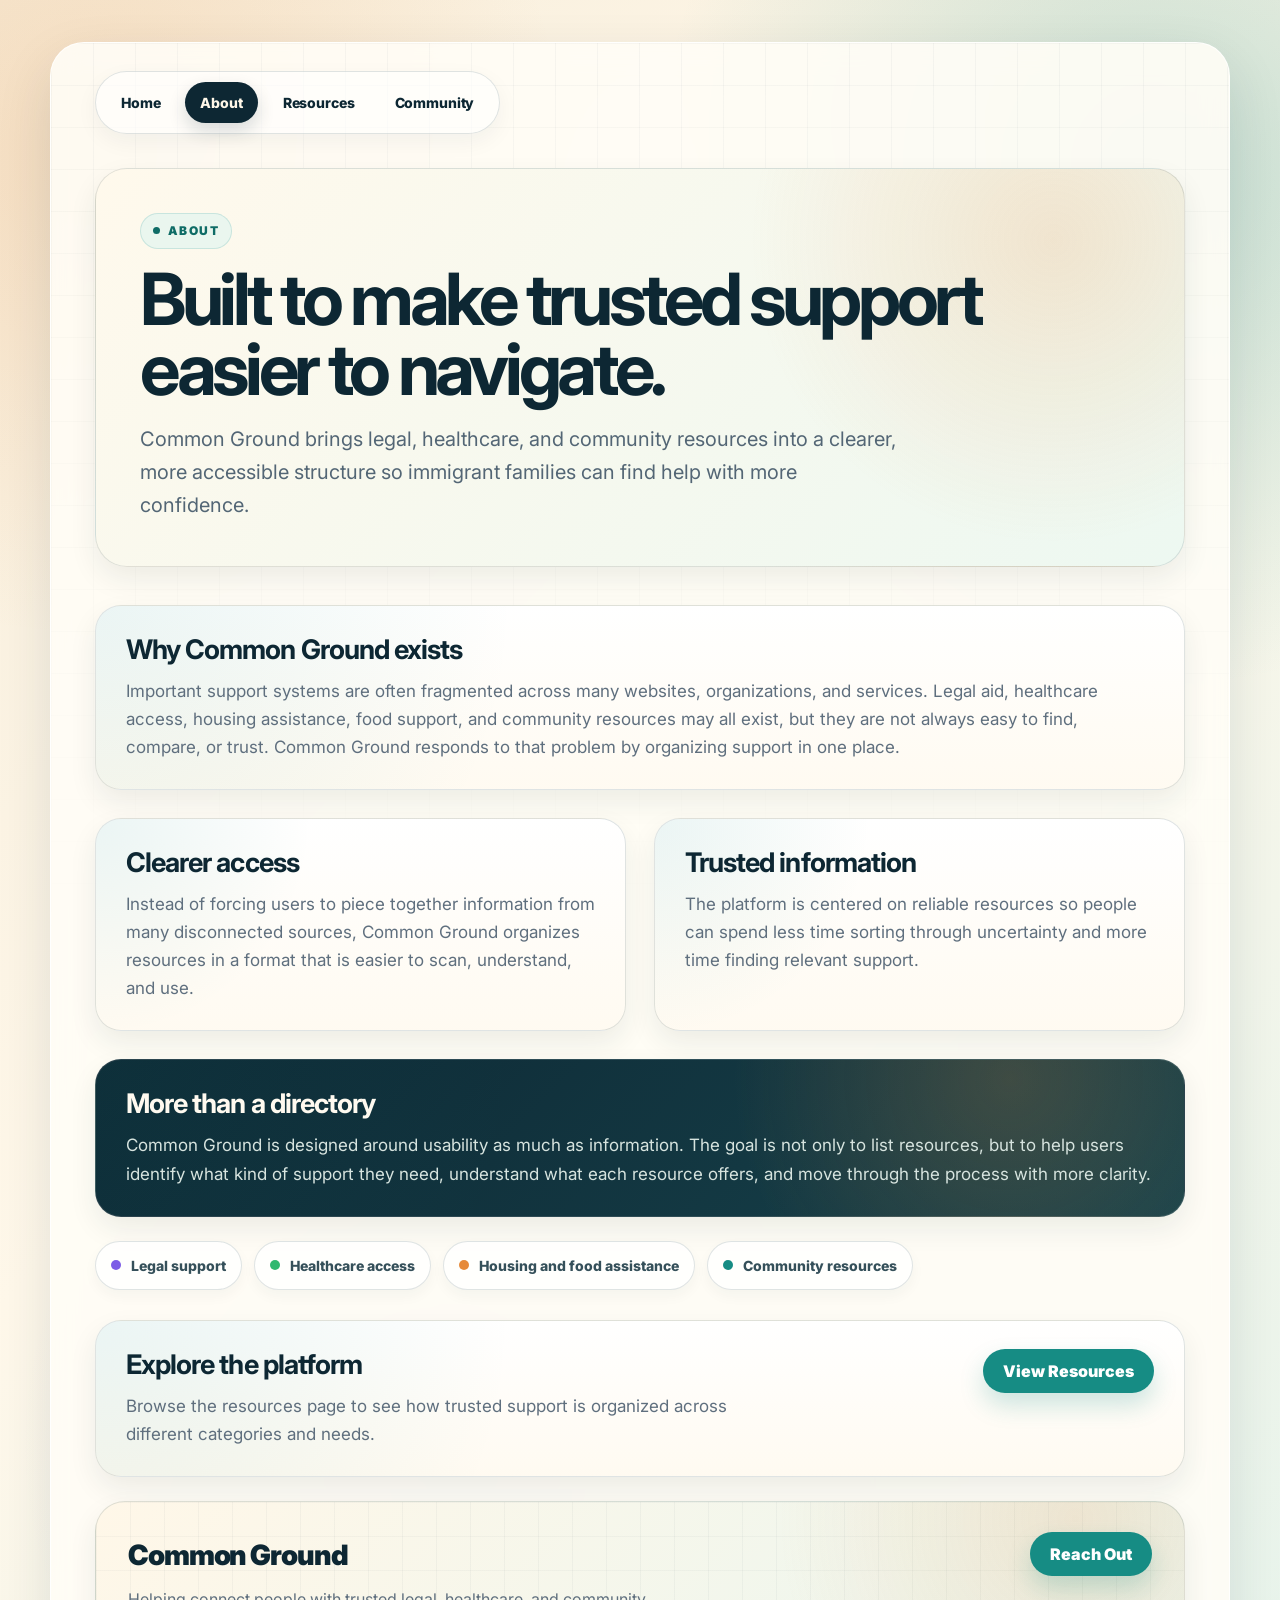
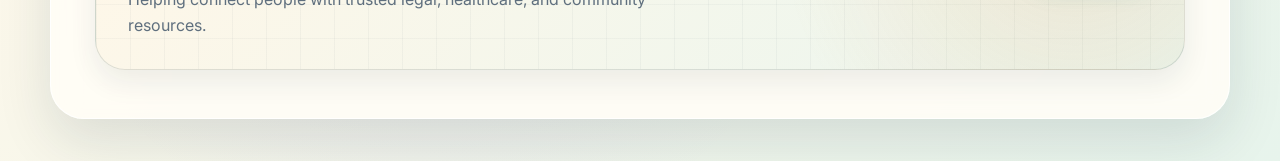
==== commit 64da673b: "Add files via upload" ====
--- a/about.html
+++ b/about.html
@@ -7,7 +7,7 @@
   <link rel="preconnect" href="https://fonts.googleapis.com">
   <link rel="preconnect" href="https://fonts.gstatic.com" crossorigin>
   <link href="https://fonts.googleapis.com/css2?family=Inter:wght@400;500;600;700;800;900&display=swap" rel="stylesheet">
-  <link rel="stylesheet" href="style.css?v=7">
+  <link rel="stylesheet" href="style.css?v=9">
 </head>
 <body>
   <div class="container">
--- a/style.css
+++ b/style.css
@@ -198,7 +198,7 @@
 .grid {
   display: grid;
   grid-template-columns: 1fr 1fr;
-  gap: 18px;
+  gap: 28px;
 }
 
 .section {
@@ -582,6 +582,74 @@
   font-size: 22px;
 }
 
+.start-here-box {
+  margin: 18px 0 20px;
+  padding: 18px;
+  border-radius: 22px;
+  background:
+    radial-gradient(circle at 92% 0%, rgba(230, 138, 58, 0.18), transparent 34%),
+    linear-gradient(135deg, rgba(13, 39, 51, 0.96), rgba(22, 140, 132, 0.92));
+  color: #fffaf0;
+  box-shadow: 0 18px 36px rgba(13, 39, 51, 0.16);
+}
+
+.start-here-label {
+  margin: 0 0 4px;
+  color: rgba(255, 250, 240, 0.72);
+  font-size: 11px;
+  font-weight: 900;
+  letter-spacing: 0.12em;
+  text-transform: uppercase;
+}
+
+.start-here-box h3 {
+  margin: 0 0 14px;
+  color: #fffaf0;
+  font-size: 18px;
+  line-height: 1.2;
+}
+
+.start-here-grid {
+  display: grid;
+  grid-template-columns: 1fr 1fr;
+  gap: 9px;
+}
+
+.guide-btn {
+  display: flex;
+  align-items: center;
+  gap: 8px;
+  min-height: 48px;
+  padding: 10px 11px;
+  border: 1px solid rgba(255, 250, 240, 0.18);
+  border-radius: 15px;
+  background: rgba(255, 250, 240, 0.10);
+  color: #fffaf0;
+  font-family: inherit;
+  font-size: 12.5px;
+  font-weight: 900;
+  text-align: left;
+  cursor: pointer;
+  transition: all 0.2s ease;
+}
+
+.guide-btn span {
+  width: 24px;
+  height: 24px;
+  display: inline-flex;
+  align-items: center;
+  justify-content: center;
+  flex: 0 0 auto;
+  border-radius: 9px;
+  background: rgba(255, 250, 240, 0.15);
+}
+
+.guide-btn:hover {
+  background: rgba(255, 250, 240, 0.20);
+  border-color: rgba(255, 250, 240, 0.34);
+  transform: translateY(-1px);
+}
+
 .search-label {
   display: block;
   margin: 16px 0 8px;
@@ -834,7 +902,7 @@
 ========================= */
 
 .footer {
-  margin-top: 52px;
+  margin-top: 28px;
   padding: 30px 32px;
   border-radius: 30px;
   background:
@@ -907,3 +975,586 @@
   .resource-top { gap: 10px; }
   .footer { padding: 20px 16px; border-radius: 22px; }
 }
+
+/* =========================
+   Visual upgrade pass v8
+========================= */
+
+body {
+  background:
+    radial-gradient(circle at 7% 9%, rgba(230, 138, 58, 0.18), transparent 24%),
+    radial-gradient(circle at 91% 10%, rgba(22, 140, 132, 0.24), transparent 26%),
+    radial-gradient(circle at 34% 82%, rgba(124, 92, 230, 0.10), transparent 25%),
+    linear-gradient(135deg, #f7edda 0%, #fff8ea 43%, #e7f4ec 100%);
+}
+
+.container {
+  max-width: 1180px;
+  border: 1px solid rgba(255, 255, 255, 0.78);
+}
+
+.dark-hero {
+  position: relative;
+  overflow: hidden;
+}
+
+.dark-hero::before {
+  content: "";
+  position: absolute;
+  inset: -2px;
+  background:
+    radial-gradient(circle at 18% 18%, rgba(255, 250, 240, 0.12), transparent 28%),
+    linear-gradient(115deg, transparent 0 45%, rgba(255, 250, 240, 0.08) 45% 47%, transparent 47% 100%);
+  pointer-events: none;
+}
+
+.dark-hero::after {
+  content: "";
+  position: absolute;
+  right: -80px;
+  bottom: -100px;
+  width: 260px;
+  height: 260px;
+  border-radius: 999px;
+  background: rgba(230, 138, 58, 0.28);
+  filter: blur(22px);
+  pointer-events: none;
+}
+
+.dark-hero .hero-copy,
+.dark-hero .hero-graphic {
+  position: relative;
+  z-index: 1;
+}
+
+.hero-kicker::before,
+.page-kicker::before,
+.section-eyebrow::before {
+  content: "";
+  width: 7px;
+  height: 7px;
+  border-radius: 999px;
+  background: currentColor;
+  margin-right: 8px;
+}
+
+.hero-graphic::after {
+  content: "Verified\A resources";
+  white-space: pre;
+  position: absolute;
+  right: -12px;
+  top: 28px;
+  padding: 12px 14px;
+  border-radius: 18px;
+  background: rgba(255, 250, 240, 0.96);
+  color: var(--navy);
+  font-weight: 900;
+  font-size: 13px;
+  line-height: 1.15;
+  box-shadow: 0 18px 38px rgba(0, 0, 0, 0.20);
+  z-index: 4;
+}
+
+.graphic-panel::after {
+  content: "";
+  position: absolute;
+  inset: auto 34px 34px 34px;
+  height: 78px;
+  border-radius: 24px;
+  background:
+    linear-gradient(90deg, rgba(255,255,255,0.12) 0 12%, transparent 12% 20%, rgba(255,255,255,0.16) 20% 42%, transparent 42% 50%, rgba(247,178,103,0.32) 50% 78%, transparent 78%),
+    rgba(255,255,255,0.06);
+  border: 1px solid rgba(255,255,255,0.10);
+}
+
+.intro-section {
+  padding: 40px 42px;
+  background:
+    radial-gradient(circle at 90% 0%, rgba(22, 140, 132, 0.16), transparent 28%),
+    linear-gradient(135deg, rgba(255,255,255,0.92), rgba(255,248,230,0.92));
+}
+
+.intro-section h2 {
+  font-size: clamp(30px, 4vw, 44px);
+}
+
+.process-band {
+  margin: 34px 0 22px;
+  padding: 34px;
+  border-radius: 34px;
+  background:
+    radial-gradient(circle at 10% 10%, rgba(230, 138, 58, 0.18), transparent 28%),
+    radial-gradient(circle at 92% 12%, rgba(22, 140, 132, 0.18), transparent 26%),
+    linear-gradient(135deg, #fff7e8 0%, #eaf6ef 100%);
+  border: 1px solid var(--line);
+  box-shadow: var(--soft-shadow);
+}
+
+.process-header {
+  max-width: 740px;
+  margin-bottom: 24px;
+}
+
+.section-eyebrow {
+  display: inline-flex;
+  align-items: center;
+  margin: 0 0 10px;
+  color: var(--orange);
+  font-size: 12px;
+  font-weight: 900;
+  letter-spacing: 0.13em;
+  text-transform: uppercase;
+}
+
+.process-header h2 {
+  font-size: clamp(32px, 4vw, 48px);
+  letter-spacing: -0.055em;
+  max-width: 680px;
+}
+
+.process-grid {
+  display: grid;
+  grid-template-columns: repeat(3, 1fr);
+  gap: 16px;
+}
+
+.process-card {
+  position: relative;
+  min-height: 245px;
+  padding: 24px;
+  border-radius: 28px;
+  background: rgba(255, 253, 247, 0.86);
+  border: 1px solid rgba(13, 39, 51, 0.12);
+  box-shadow: 0 16px 34px rgba(20, 45, 55, 0.08);
+  overflow: hidden;
+  transition: transform 0.22s ease, box-shadow 0.22s ease;
+}
+
+.process-card:hover {
+  transform: translateY(-4px);
+  box-shadow: 0 24px 48px rgba(20, 45, 55, 0.13);
+}
+
+.process-card::after {
+  content: "";
+  position: absolute;
+  right: -44px;
+  bottom: -44px;
+  width: 132px;
+  height: 132px;
+  border-radius: 999px;
+  background: rgba(22, 140, 132, 0.10);
+}
+
+.featured-process {
+  background: linear-gradient(150deg, #0d2733, #17434c);
+  color: #fffaf0;
+  transform: translateY(-10px);
+}
+
+.featured-process h3,
+.featured-process .process-number {
+  color: #fffaf0;
+}
+
+.featured-process p {
+  color: #d7e4df;
+}
+
+.featured-process::after {
+  background: rgba(230, 138, 58, 0.22);
+}
+
+.process-number {
+  position: absolute;
+  top: 18px;
+  right: 20px;
+  color: rgba(13, 39, 51, 0.18);
+  font-size: 34px;
+  font-weight: 900;
+  letter-spacing: -0.07em;
+}
+
+.process-icon,
+.mini-feature-icon {
+  width: 48px;
+  height: 48px;
+  display: inline-flex;
+  align-items: center;
+  justify-content: center;
+  margin-bottom: 20px;
+  border-radius: 18px;
+  background: #fff0dc;
+  font-size: 22px;
+  box-shadow: inset 0 1px 0 rgba(255,255,255,0.8);
+}
+
+.process-card h3 {
+  font-size: 24px;
+  margin-bottom: 8px;
+}
+
+.process-card p {
+  font-size: 15.5px;
+  line-height: 1.6;
+}
+
+.upgraded-feature-grid {
+  margin-top: 24px;
+}
+
+.mini-feature {
+  border-top: 6px solid var(--teal);
+}
+
+.legal-accent { border-top-color: #7c5ce6; }
+.health-accent { border-top-color: #2fb86f; }
+.trust-accent { border-top-color: var(--orange); }
+.community-accent { border-top-color: var(--teal); }
+
+.mini-feature h2 {
+  font-size: 24px;
+}
+
+.highlight-section {
+  padding: 36px 38px;
+  position: relative;
+  overflow: hidden;
+}
+
+.highlight-section::after {
+  content: "";
+  position: absolute;
+  right: 34px;
+  bottom: -20px;
+  width: 170px;
+  height: 90px;
+  border-radius: 90px 90px 0 0;
+  border: 24px solid rgba(255, 250, 240, 0.08);
+  border-bottom: 0;
+}
+
+.resource-panel {
+  background:
+    radial-gradient(circle at 95% 5%, rgba(230, 138, 58, 0.22), transparent 30%),
+    radial-gradient(circle at 5% 92%, rgba(22, 140, 132, 0.12), transparent 28%),
+    rgba(255, 253, 247, 0.90);
+}
+
+.start-here-stack {
+  display: grid;
+  gap: 9px;
+}
+
+.guide-wide {
+  min-height: 56px;
+  width: 100%;
+}
+
+.guide-wide strong {
+  font-size: 12.5px;
+  line-height: 1.25;
+}
+
+.resource-card {
+  position: relative;
+  background:
+    linear-gradient(180deg, rgba(255,255,255,0.96), rgba(255,250,240,0.88));
+}
+
+.resource-card::after {
+  content: "";
+  position: absolute;
+  top: 18px;
+  right: 18px;
+  width: 54px;
+  height: 54px;
+  border-radius: 999px;
+  background: rgba(13, 39, 51, 0.035);
+  pointer-events: none;
+}
+
+.resource-action::after,
+.primary-btn::after,
+.footer-button::after {
+  content: " →";
+}
+
+.footer {
+  position: relative;
+  overflow: hidden;
+}
+
+.footer::after {
+  content: "";
+  position: absolute;
+  inset: 0;
+  background:
+    linear-gradient(90deg, rgba(13, 39, 51, 0.035) 1px, transparent 1px),
+    linear-gradient(rgba(13, 39, 51, 0.03) 1px, transparent 1px);
+  background-size: 34px 34px;
+  pointer-events: none;
+}
+
+.footer-top {
+  position: relative;
+  z-index: 1;
+}
+
+@media (max-width: 980px) {
+  .process-grid { grid-template-columns: 1fr; }
+  .featured-process { transform: none; }
+  .hero-graphic::after { right: 12px; }
+}
+
+@media (max-width: 700px) {
+  .process-band { padding: 22px 16px; border-radius: 24px; }
+  .process-card { min-height: auto; padding: 20px 16px; border-radius: 22px; }
+  .intro-section { padding: 24px 18px; }
+}
+
+/* =========================
+   TJ-requested tuning pass v9
+   Keeps the stronger homepage look, softens Resources,
+   and makes Start Here visible before the filters.
+========================= */
+
+/* Make the Resources page calmer than the homepage */
+.resource-shell {
+  margin-top: 24px;
+}
+
+.resource-panel {
+  background: rgba(255, 253, 247, 0.88);
+  border: 1px solid rgba(13, 39, 51, 0.12);
+  box-shadow: 0 12px 26px rgba(20, 45, 55, 0.07);
+}
+
+.resource-card {
+  border-left-width: 4px;
+  box-shadow: 0 10px 24px rgba(20, 45, 55, 0.07);
+  background: rgba(255, 253, 247, 0.9);
+}
+
+.resource-card::before {
+  opacity: 0.35;
+}
+
+.resource-card:hover {
+  transform: translateY(-2px);
+  box-shadow: 0 16px 34px rgba(20, 45, 55, 0.09);
+}
+
+.resource-icon {
+  background: #f6f2e8;
+}
+
+.resource-action {
+  background: #17434c;
+  box-shadow: 0 10px 20px rgba(13, 39, 51, 0.14);
+}
+
+.resource-action:hover {
+  background: var(--teal-dark);
+}
+
+.filter-btn.active {
+  background: #17434c;
+  border-color: #17434c;
+}
+
+/* New Start Here placement: prominent, but not another category filter row */
+.start-here-feature {
+  margin: -12px 0 26px;
+  padding: 30px;
+  border-radius: 30px;
+  background:
+    radial-gradient(circle at 92% 8%, rgba(22, 140, 132, 0.13), transparent 30%),
+    linear-gradient(135deg, rgba(255, 250, 240, 0.94), rgba(239, 248, 242, 0.94));
+  border: 1px solid rgba(13, 39, 51, 0.12);
+  box-shadow: 0 16px 36px rgba(20, 45, 55, 0.08);
+  display: grid;
+  grid-template-columns: 0.78fr 1.22fr;
+  gap: 24px;
+  align-items: center;
+}
+
+.start-here-copy h2 {
+  font-size: clamp(28px, 3.4vw, 42px);
+  line-height: 1.03;
+  max-width: 480px;
+}
+
+.start-here-copy p:not(.page-kicker) {
+  margin-top: 12px;
+  font-size: 16px;
+  line-height: 1.6;
+}
+
+.start-here-cards {
+  display: grid;
+  grid-template-columns: 1fr;
+  gap: 12px;
+}
+
+.guide-card {
+  width: 100%;
+  display: grid;
+  grid-template-columns: auto 1fr;
+  column-gap: 13px;
+  row-gap: 2px;
+  align-items: center;
+  padding: 16px 17px;
+  border-radius: 20px;
+  border: 1px solid rgba(13, 39, 51, 0.12);
+  background: rgba(255, 255, 255, 0.72);
+  color: var(--navy);
+  font-family: inherit;
+  text-align: left;
+  cursor: pointer;
+  box-shadow: 0 8px 18px rgba(20, 45, 55, 0.045);
+  transition: transform 0.2s ease, box-shadow 0.2s ease, border-color 0.2s ease, background 0.2s ease;
+}
+
+.guide-card:hover {
+  transform: translateY(-2px);
+  background: #fffdf7;
+  border-color: rgba(22, 140, 132, 0.28);
+  box-shadow: 0 14px 28px rgba(20, 45, 55, 0.08);
+}
+
+.guide-icon {
+  grid-row: span 2;
+  width: 46px;
+  height: 46px;
+  display: inline-flex;
+  align-items: center;
+  justify-content: center;
+  border-radius: 16px;
+  background: #fff0dc;
+  font-size: 22px;
+}
+
+.guide-card strong {
+  font-size: 16px;
+  line-height: 1.2;
+}
+
+.guide-card small {
+  color: var(--muted);
+  font-size: 13px;
+  line-height: 1.45;
+}
+
+@media (max-width: 980px) {
+  .start-here-feature {
+    grid-template-columns: 1fr;
+  }
+}
+
+@media (max-width: 700px) {
+  .start-here-feature {
+    padding: 20px 16px;
+    border-radius: 22px;
+  }
+
+  .guide-card {
+    padding: 14px;
+  }
+}
+
+/* =========================
+   TJ polish pass v10
+   - Restore the cleaner hero graphic
+   - Remove automatic arrows from buttons
+   - Keep process card 02 highlighted without making it look hovered
+========================= */
+
+.hero-graphic::after,
+.graphic-panel::after {
+  content: none !important;
+  display: none !important;
+}
+
+.featured-process {
+  transform: none !important;
+}
+
+.featured-process:hover {
+  transform: translateY(-4px) !important;
+}
+
+.resource-action::after,
+.primary-btn::after,
+.secondary-btn::after,
+.footer-button::after,
+.guide-card::after,
+.guide-btn::after,
+.filter-btn::after {
+  content: none !important;
+  display: none !important;
+}
+
+
+/* =========================
+   Spacing polish
+   Adds breathing room between card groups while keeping CTA/footer areas tighter.
+========================= */
+
+.about-grid,
+.community-grid,
+.feature-grid {
+  gap: 28px;
+}
+
+.about-intro,
+.community-intro {
+  margin-bottom: 28px;
+}
+
+.about-grid,
+.community-grid {
+  margin-bottom: 28px;
+}
+
+.about-highlight {
+  margin-top: 0;
+  margin-bottom: 24px;
+}
+
+.community-focus {
+  margin-top: 28px;
+  margin-bottom: 28px;
+}
+
+.highlight-section,
+.about-cta,
+.community-cta,
+.submit-event-section {
+  margin-top: 24px;
+  margin-bottom: 0;
+}
+
+.footer {
+  margin-top: 24px;
+}
+
+@media (max-width: 700px) {
+  .about-grid,
+  .community-grid,
+  .feature-grid {
+    gap: 18px;
+  }
+
+  .about-intro,
+  .community-intro,
+  .about-grid,
+  .community-grid,
+  .community-focus {
+    margin-bottom: 20px;
+  }
+
+  .footer {
+    margin-top: 18px;
+  }
+}
